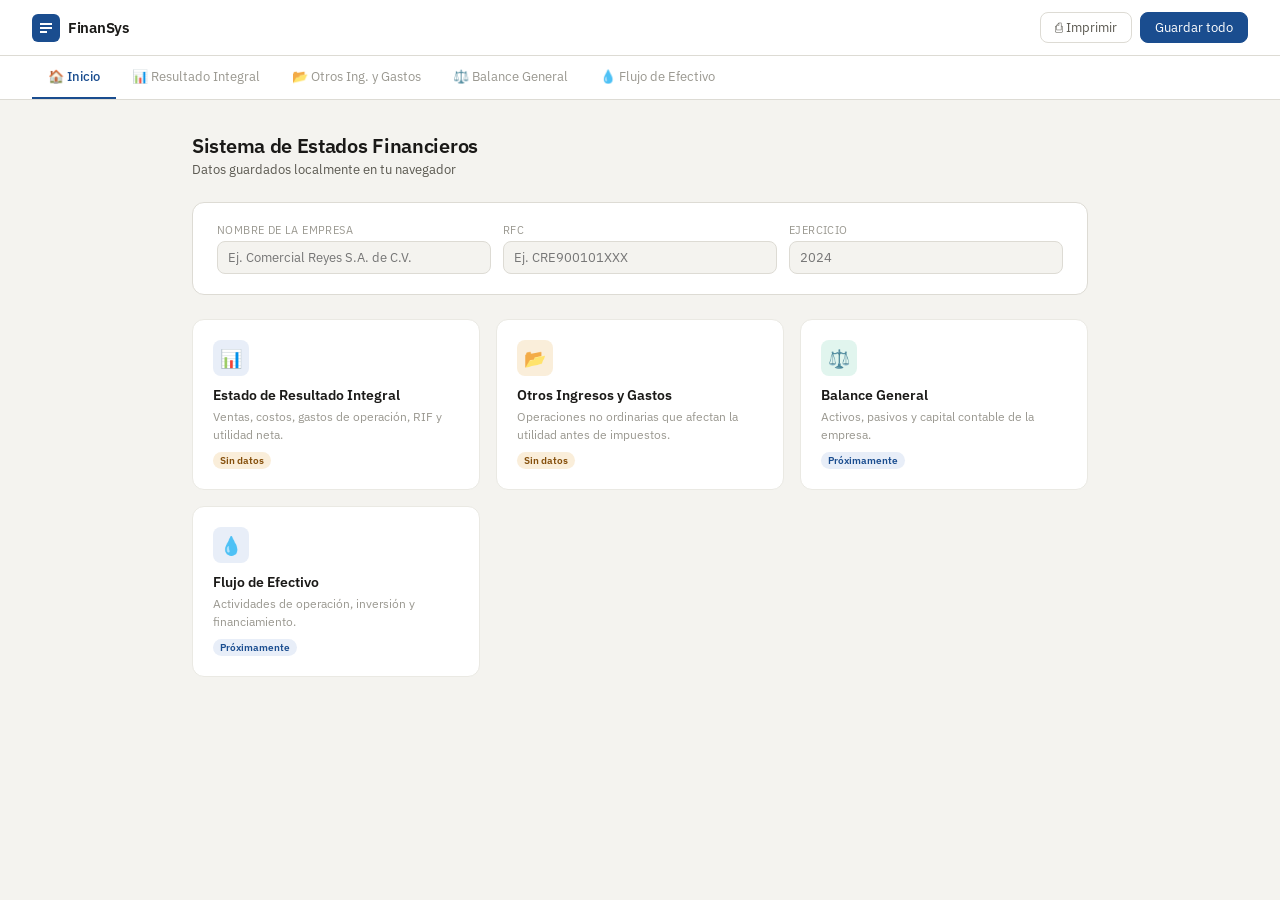
==== index.html @ 241389b1 "Add files via upload" ====
<!DOCTYPE html>
<html lang="es">
<head>
<meta charset="UTF-8" />
<meta name="viewport" content="width=device-width, initial-scale=1.0" />
<title>Estados Financieros</title>
<link rel="preconnect" href="https://fonts.googleapis.com" />
<link href="https://fonts.googleapis.com/css2?family=IBM+Plex+Sans:wght@300;400;500;600&family=IBM+Plex+Mono:wght@400;500&display=swap" rel="stylesheet" />
<style>
  *, *::before, *::after { box-sizing: border-box; margin: 0; padding: 0; }

  :root {
    --bg: #f4f3ef;
    --surface: #ffffff;
    --surface2: #f8f7f3;
    --border: #dddbd4;
    --border-soft: #eae9e3;
    --text: #1a1917;
    --text2: #5a5850;
    --text3: #9a9890;
    --accent: #1a4d8f;
    --accent-light: #e8eef8;
    --accent2: #0f6e56;
    --accent2-light: #e1f5ee;
    --danger: #993c1d;
    --danger-light: #faece7;
    --warn: #854f0b;
    --warn-light: #faeeda;
    --success: #3b6d11;
    --success-light: #eaf3de;
    --radius: 8px;
    --radius-lg: 12px;
    --shadow: 0 1px 4px rgba(0,0,0,0.08);
  }

  body {
    font-family: 'IBM Plex Sans', sans-serif;
    background: var(--bg);
    color: var(--text);
    min-height: 100vh;
    font-size: 14px;
  }

  /* ── Header ── */
  header {
    background: var(--surface);
    border-bottom: 1px solid var(--border);
    padding: 0 2rem;
    display: flex;
    align-items: center;
    justify-content: space-between;
    height: 56px;
    position: sticky;
    top: 0;
    z-index: 100;
  }
  .logo {
    font-size: 15px;
    font-weight: 600;
    letter-spacing: -0.3px;
    color: var(--text);
    display: flex;
    align-items: center;
    gap: 8px;
  }
  .logo-icon {
    width: 28px;
    height: 28px;
    background: var(--accent);
    border-radius: 6px;
    display: flex;
    align-items: center;
    justify-content: center;
  }
  .logo-icon svg { fill: #fff; }

  .header-actions { display: flex; gap: 8px; }
  .btn-header {
    padding: 6px 14px;
    border-radius: var(--radius);
    border: 1px solid var(--border);
    background: transparent;
    font-family: inherit;
    font-size: 13px;
    cursor: pointer;
    color: var(--text2);
    transition: background 0.15s;
  }
  .btn-header:hover { background: var(--surface2); }
  .btn-primary {
    background: var(--accent);
    color: #fff;
    border-color: var(--accent);
  }
  .btn-primary:hover { background: #153f77; }

  /* ── Nav tabs ── */
  nav {
    background: var(--surface);
    border-bottom: 1px solid var(--border);
    padding: 0 2rem;
    display: flex;
    gap: 0;
    overflow-x: auto;
  }
  nav a {
    text-decoration: none;
    color: var(--text3);
    font-size: 13px;
    font-weight: 400;
    padding: 12px 16px;
    border-bottom: 2px solid transparent;
    white-space: nowrap;
    transition: color 0.15s, border-color 0.15s;
    display: flex;
    align-items: center;
    gap: 6px;
  }
  nav a:hover { color: var(--text); }
  nav a.active { color: var(--accent); border-bottom-color: var(--accent); font-weight: 500; }

  /* ── Layout ── */
  .page { display: none; }
  .page.active { display: block; }

  main { padding: 2rem; max-width: 960px; margin: 0 auto; }

  /* ── Page header ── */
  .page-header {
    margin-bottom: 1.5rem;
    display: flex;
    align-items: flex-start;
    justify-content: space-between;
    gap: 1rem;
  }
  .page-title { font-size: 20px; font-weight: 600; letter-spacing: -0.3px; }
  .page-subtitle { font-size: 13px; color: var(--text2); margin-top: 2px; }

  /* ── Summary cards ── */
  .summary-grid {
    display: grid;
    grid-template-columns: repeat(auto-fit, minmax(160px, 1fr));
    gap: 12px;
    margin-bottom: 1.5rem;
  }
  .sum-card {
    background: var(--surface);
    border: 1px solid var(--border-soft);
    border-radius: var(--radius-lg);
    padding: 1rem 1.25rem;
  }
  .sum-card .label { font-size: 11px; color: var(--text3); text-transform: uppercase; letter-spacing: 0.5px; margin-bottom: 4px; }
  .sum-card .value { font-size: 22px; font-weight: 600; font-family: 'IBM Plex Mono', monospace; letter-spacing: -1px; }
  .sum-card .value.pos { color: var(--success); }
  .sum-card .value.neg { color: var(--danger); }
  .sum-card .value.neutral { color: var(--accent); }

  /* ── Main form card ── */
  .form-card {
    background: var(--surface);
    border: 1px solid var(--border);
    border-radius: var(--radius-lg);
    overflow: hidden;
  }

  /* ── Section headers ── */
  .section-hdr {
    background: var(--surface2);
    border-bottom: 1px solid var(--border-soft);
    padding: 10px 20px;
    display: flex;
    align-items: center;
    gap: 8px;
  }
  .section-hdr .dot {
    width: 8px; height: 8px; border-radius: 50%;
    background: var(--accent);
    flex-shrink: 0;
  }
  .section-hdr .dot.green { background: var(--accent2); }
  .section-hdr .dot.orange { background: var(--warn); }
  .section-hdr span { font-size: 11px; font-weight: 600; text-transform: uppercase; letter-spacing: 0.7px; color: var(--text2); }

  /* ── Field rows ── */
  .field-row {
    display: grid;
    grid-template-columns: 1fr 200px;
    align-items: center;
    border-bottom: 1px solid var(--border-soft);
    min-height: 44px;
  }
  .field-row:last-child { border-bottom: none; }
  .field-row.formula-row {
    background: var(--surface2);
    border-top: 1px solid var(--border);
  }
  .field-label {
    padding: 8px 20px;
    font-size: 13px;
    color: var(--text);
    display: flex;
    align-items: center;
    gap: 8px;
  }
  .field-label.indent { padding-left: 36px; }
  .field-label.indent2 { padding-left: 52px; }
  .sign-badge {
    font-size: 10px;
    font-weight: 600;
    padding: 2px 5px;
    border-radius: 4px;
    font-family: 'IBM Plex Mono', monospace;
  }
  .sign-minus { background: var(--danger-light); color: var(--danger); }
  .sign-plus  { background: var(--success-light); color: var(--success); }

  .field-input-wrap {
    padding: 6px 16px 6px 8px;
    display: flex;
    align-items: center;
    gap: 6px;
  }
  .field-input-wrap input {
    width: 100%;
    font-family: 'IBM Plex Mono', monospace;
    font-size: 13px;
    padding: 6px 10px;
    border: 1px solid var(--border);
    border-radius: var(--radius);
    background: var(--surface);
    color: var(--text);
    text-align: right;
    transition: border-color 0.15s, box-shadow 0.15s;
    outline: none;
  }
  .field-input-wrap input:focus {
    border-color: var(--accent);
    box-shadow: 0 0 0 3px rgba(26,77,143,0.1);
  }
  .field-input-wrap input:read-only {
    background: var(--surface2);
    color: var(--accent);
    font-weight: 500;
    border-style: dashed;
    cursor: default;
  }

  .formula-label {
    padding: 8px 20px;
    font-size: 12px;
    font-weight: 600;
    color: var(--accent);
    display: flex;
    align-items: center;
    gap: 6px;
    letter-spacing: -0.2px;
  }
  .formula-label.green { color: var(--accent2); }
  .formula-label.orange { color: var(--warn); }

  .formula-tag {
    font-size: 10px;
    font-weight: 600;
    background: var(--accent-light);
    color: var(--accent);
    padding: 2px 7px;
    border-radius: 4px;
    letter-spacing: 0.3px;
    font-family: 'IBM Plex Mono', monospace;
  }
  .formula-tag.green { background: var(--accent2-light); color: var(--accent2); }
  .formula-tag.orange { background: var(--warn-light); color: var(--warn); }

  /* ── Spacer row ── */
  .spacer-row { height: 16px; background: var(--bg); border-bottom: none; }

  /* ── Action bar ── */
  .action-bar {
    display: flex;
    gap: 10px;
    margin-top: 1.5rem;
    align-items: center;
    flex-wrap: wrap;
  }
  .btn {
    padding: 8px 18px;
    border-radius: var(--radius);
    border: 1px solid var(--border);
    font-family: inherit;
    font-size: 13px;
    cursor: pointer;
    transition: all 0.15s;
    font-weight: 500;
  }
  .btn-save { background: var(--accent); color: #fff; border-color: var(--accent); }
  .btn-save:hover { background: #153f77; }
  .btn-clear { background: transparent; color: var(--danger); border-color: var(--border); }
  .btn-clear:hover { background: var(--danger-light); border-color: var(--danger); }
  .btn-print { background: transparent; color: var(--text2); }
  .btn-print:hover { background: var(--surface2); }

  .save-status {
    font-size: 12px;
    color: var(--success);
    display: none;
    align-items: center;
    gap: 5px;
  }
  .save-status.show { display: flex; }

  /* ── Period selector ── */
  .period-bar {
    display: flex;
    align-items: center;
    gap: 10px;
    margin-bottom: 1.5rem;
    flex-wrap: wrap;
  }
  .period-bar label { font-size: 13px; color: var(--text2); }
  .period-bar input, .period-bar select {
    font-family: 'IBM Plex Mono', monospace;
    font-size: 13px;
    padding: 6px 10px;
    border: 1px solid var(--border);
    border-radius: var(--radius);
    background: var(--surface);
    color: var(--text);
    outline: none;
  }
  .period-bar input:focus, .period-bar select:focus {
    border-color: var(--accent);
    box-shadow: 0 0 0 3px rgba(26,77,143,0.1);
  }

  /* ── Toast ── */
  .toast {
    position: fixed;
    bottom: 24px;
    right: 24px;
    background: var(--text);
    color: #fff;
    padding: 10px 18px;
    border-radius: var(--radius);
    font-size: 13px;
    z-index: 999;
    opacity: 0;
    transform: translateY(8px);
    transition: opacity 0.2s, transform 0.2s;
    pointer-events: none;
  }
  .toast.show { opacity: 1; transform: translateY(0); }

  /* ── Dashboard (Home) ── */
  .dash-grid {
    display: grid;
    grid-template-columns: repeat(auto-fit, minmax(240px, 1fr));
    gap: 16px;
    margin-bottom: 2rem;
  }
  .dash-card {
    background: var(--surface);
    border: 1px solid var(--border-soft);
    border-radius: var(--radius-lg);
    padding: 1.25rem;
    cursor: pointer;
    transition: border-color 0.15s, box-shadow 0.15s;
    text-decoration: none;
    color: inherit;
    display: block;
  }
  .dash-card:hover { border-color: var(--accent); box-shadow: var(--shadow); }
  .dash-card .dc-icon {
    width: 36px; height: 36px;
    border-radius: 8px;
    display: flex; align-items: center; justify-content: center;
    margin-bottom: 10px;
    font-size: 18px;
  }
  .dc-blue { background: var(--accent-light); color: var(--accent); }
  .dc-green { background: var(--accent2-light); color: var(--accent2); }
  .dc-orange { background: var(--warn-light); color: var(--warn); }
  .dash-card .dc-title { font-size: 14px; font-weight: 600; margin-bottom: 4px; }
  .dash-card .dc-desc { font-size: 12px; color: var(--text3); line-height: 1.5; }
  .dc-badge {
    display: inline-block;
    font-size: 10px;
    font-weight: 600;
    padding: 2px 7px;
    border-radius: 20px;
    margin-top: 8px;
  }
  .badge-done { background: var(--success-light); color: var(--success); }
  .badge-empty { background: var(--warn-light); color: var(--warn); }
  .badge-new { background: var(--accent-light); color: var(--accent); }

  .company-section {
    background: var(--surface);
    border: 1px solid var(--border);
    border-radius: var(--radius-lg);
    padding: 1.25rem 1.5rem;
    margin-bottom: 1.5rem;
    display: grid;
    grid-template-columns: 1fr 1fr 1fr;
    gap: 12px;
  }
  .company-section input {
    font-family: 'IBM Plex Sans', sans-serif;
    font-size: 13px;
    padding: 7px 10px;
    border: 1px solid var(--border);
    border-radius: var(--radius);
    background: var(--bg);
    color: var(--text);
    outline: none;
    width: 100%;
  }
  .company-section input:focus {
    border-color: var(--accent);
    box-shadow: 0 0 0 3px rgba(26,77,143,0.1);
    background: var(--surface);
  }
  .company-section label { font-size: 11px; color: var(--text3); display: block; margin-bottom: 4px; text-transform: uppercase; letter-spacing: 0.4px; }

  @media print {
    header, nav, .action-bar, .period-bar, .btn, .header-actions { display: none !important; }
    .form-card { box-shadow: none; border: 1px solid #ccc; }
    body { background: #fff; }
    main { padding: 0; }
  }
</style>
</head>
<body>

<header>
  <div class="logo">
    <div class="logo-icon">
      <svg width="16" height="16" viewBox="0 0 16 16"><path d="M2 3h12v2H2zm0 4h12v2H2zm0 4h7v2H2z"/></svg>
    </div>
    FinanSys
  </div>
  <div class="header-actions">
    <button class="btn-header" onclick="printPage()">⎙ Imprimir</button>
    <button class="btn-header btn-primary" onclick="saveAll()">Guardar todo</button>
  </div>
</header>

<nav id="mainNav">
  <a href="#" class="active" data-page="home">🏠 Inicio</a>
  <a href="#" data-page="resultado">📊 Resultado Integral</a>
  <a href="#" data-page="otros">📂 Otros Ing. y Gastos</a>
  <a href="#" data-page="balance">⚖️ Balance General</a>
  <a href="#" data-page="flujo">💧 Flujo de Efectivo</a>
</nav>

<!-- ═══════════════════════════════════ HOME ═══════ -->
<div id="page-home" class="page active">
<main>
  <div class="page-header">
    <div>
      <div class="page-title">Sistema de Estados Financieros</div>
      <div class="page-subtitle">Datos guardados localmente en tu navegador</div>
    </div>
  </div>

  <div class="company-section">
    <div>
      <label>Nombre de la empresa</label>
      <input id="co-name" placeholder="Ej. Comercial Reyes S.A. de C.V." />
    </div>
    <div>
      <label>RFC</label>
      <input id="co-rfc" placeholder="Ej. CRE900101XXX" />
    </div>
    <div>
      <label>Ejercicio</label>
      <input id="co-year" placeholder="2024" />
    </div>
  </div>

  <div class="dash-grid">
    <a class="dash-card" href="#" onclick="goTo('resultado')">
      <div class="dc-icon dc-blue">📊</div>
      <div class="dc-title">Estado de Resultado Integral</div>
      <div class="dc-desc">Ventas, costos, gastos de operación, RIF y utilidad neta.</div>
      <span class="dc-badge badge-new" id="badge-resultado">Comenzar</span>
    </a>
    <a class="dash-card" href="#" onclick="goTo('otros')">
      <div class="dc-icon dc-orange">📂</div>
      <div class="dc-title">Otros Ingresos y Gastos</div>
      <div class="dc-desc">Operaciones no ordinarias que afectan la utilidad antes de impuestos.</div>
      <span class="dc-badge badge-new" id="badge-otros">Comenzar</span>
    </a>
    <a class="dash-card" href="#" onclick="goTo('balance')">
      <div class="dc-icon dc-green">⚖️</div>
      <div class="dc-title">Balance General</div>
      <div class="dc-desc">Activos, pasivos y capital contable de la empresa.</div>
      <span class="dc-badge badge-new" id="badge-balance">Próximamente</span>
    </a>
    <a class="dash-card" href="#" onclick="goTo('flujo')">
      <div class="dc-icon dc-blue">💧</div>
      <div class="dc-title">Flujo de Efectivo</div>
      <div class="dc-desc">Actividades de operación, inversión y financiamiento.</div>
      <span class="dc-badge badge-new" id="badge-flujo">Próximamente</span>
    </a>
  </div>
</main>
</div>

<!-- ═══════════════════════════════ RESULTADO INTEGRAL ═══════ -->
<div id="page-resultado" class="page">
<main>
  <div class="page-header">
    <div>
      <div class="page-title">Estado de Resultado Integral</div>
      <div class="page-subtitle" id="sub-resultado">Período no definido — configura en Inicio</div>
    </div>
  </div>

  <div class="period-bar">
    <label>Del</label>
    <input type="date" id="r-fecha-ini" />
    <label>al</label>
    <input type="date" id="r-fecha-fin" />
  </div>

  <!-- Summary -->
  <div class="summary-grid">
    <div class="sum-card">
      <div class="label">Ventas netas</div>
      <div class="value neutral" id="s-ventas-netas">$0.00</div>
    </div>
    <div class="sum-card">
      <div class="label">Utilidad bruta</div>
      <div class="value pos" id="s-utilidad-bruta">$0.00</div>
    </div>
    <div class="sum-card">
      <div class="label">Utilidad operación</div>
      <div class="value pos" id="s-utilidad-op">$0.00</div>
    </div>
    <div class="sum-card">
      <div class="label">Utilidad neta</div>
      <div class="value pos" id="s-utilidad-neta">$0.00</div>
    </div>
  </div>

  <div class="form-card">

    <!-- VENTAS -->
    <div class="section-hdr"><div class="dot"></div><span>Ingresos por ventas</span></div>
    <div class="field-row">
      <div class="field-label">Ventas totales</div>
      <div class="field-input-wrap"><input type="number" id="r-ventas-totales" placeholder="0.00" /></div>
    </div>
    <div class="field-row">
      <div class="field-label indent"><span class="sign-badge sign-minus">−</span>Devoluciones sobre ventas</div>
      <div class="field-input-wrap"><input type="number" id="r-dev-ventas" placeholder="0.00" /></div>
    </div>
    <div class="field-row">
      <div class="field-label indent"><span class="sign-badge sign-minus">−</span>Rebajas sobre ventas</div>
      <div class="field-input-wrap"><input type="number" id="r-reb-ventas" placeholder="0.00" /></div>
    </div>
    <div class="field-row">
      <div class="field-label indent"><span class="sign-badge sign-minus">−</span>Descuentos sobre ventas</div>
      <div class="field-input-wrap"><input type="number" id="r-desc-ventas" placeholder="0.00" /></div>
    </div>
    <div class="field-row formula-row">
      <div class="formula-label"><span class="formula-tag">=</span>Ventas netas</div>
      <div class="field-input-wrap"><input type="number" id="r-ventas-netas" readonly /></div>
    </div>

    <div class="spacer-row"></div>

    <!-- COSTO DE VENTAS -->
    <div class="section-hdr"><div class="dot orange"></div><span>Costo de ventas</span></div>
    <div class="field-row">
      <div class="field-label">Inventario inicial</div>
      <div class="field-input-wrap"><input type="number" id="r-inv-ini" placeholder="0.00" /></div>
    </div>
    <div class="field-row">
      <div class="field-label indent"><span class="sign-badge sign-plus">+</span>Compras brutas</div>
      <div class="field-input-wrap"><input type="number" id="r-compras-brutas" placeholder="0.00" /></div>
    </div>
    <div class="field-row">
      <div class="field-label indent"><span class="sign-badge sign-minus">−</span>Devoluciones sobre compras</div>
      <div class="field-input-wrap"><input type="number" id="r-dev-compras" placeholder="0.00" /></div>
    </div>
    <div class="field-row">
      <div class="field-label indent"><span class="sign-badge sign-minus">−</span>Rebajas sobre compras</div>
      <div class="field-input-wrap"><input type="number" id="r-reb-compras" placeholder="0.00" /></div>
    </div>
    <div class="field-row">
      <div class="field-label indent"><span class="sign-badge sign-minus">−</span>Descuentos sobre compras</div>
      <div class="field-input-wrap"><input type="number" id="r-desc-compras" placeholder="0.00" /></div>
    </div>
    <div class="field-row">
      <div class="field-label indent"><span class="sign-badge sign-plus">+</span>Gastos sobre compras</div>
      <div class="field-input-wrap"><input type="number" id="r-gtos-compras" placeholder="0.00" /></div>
    </div>
    <div class="field-row">
      <div class="field-label indent"><span class="sign-badge sign-minus">−</span>Inventario final</div>
      <div class="field-input-wrap"><input type="number" id="r-inv-fin" placeholder="0.00" /></div>
    </div>
    <div class="field-row formula-row">
      <div class="formula-label orange"><span class="formula-tag orange">=</span>Costo de ventas</div>
      <div class="field-input-wrap"><input type="number" id="r-costo-ventas" readonly /></div>
    </div>

    <div class="spacer-row"></div>

    <!-- UTILIDAD BRUTA -->
    <div class="field-row formula-row" style="background:#e8eef8;">
      <div class="formula-label"><span class="formula-tag">=</span>Utilidad bruta</div>
      <div class="field-input-wrap"><input type="number" id="r-utilidad-bruta" readonly /></div>
    </div>

    <div class="spacer-row"></div>

    <!-- GASTOS DE OPERACIÓN -->
    <div class="section-hdr"><div class="dot green"></div><span>Gastos de operación</span></div>
    <div class="section-hdr" style="background:#f4f8f4; padding-left:28px;"><span style="color:var(--accent2);">▸ Gastos de venta</span></div>
    <div class="field-row">
      <div class="field-label indent">Sueldos y comisiones</div>
      <div class="field-input-wrap"><input type="number" id="r-sv-sueldos" placeholder="0.00" /></div>
    </div>
    <div class="field-row">
      <div class="field-label indent">Publicidad</div>
      <div class="field-input-wrap"><input type="number" id="r-sv-publicidad" placeholder="0.00" /></div>
    </div>
    <div class="field-row">
      <div class="field-label indent">Fletes</div>
      <div class="field-input-wrap"><input type="number" id="r-sv-fletes" placeholder="0.00" /></div>
    </div>
    <div class="field-row formula-row">
      <div class="formula-label green"><span class="formula-tag green">=</span>Total gastos de venta</div>
      <div class="field-input-wrap"><input type="number" id="r-total-sv" readonly /></div>
    </div>

    <div class="section-hdr" style="background:#f4f8f4; padding-left:28px;"><span style="color:var(--accent2);">▸ Gastos de administración</span></div>
    <div class="field-row">
      <div class="field-label indent">Sueldos admin</div>
      <div class="field-input-wrap"><input type="number" id="r-sa-sueldos" placeholder="0.00" /></div>
    </div>
    <div class="field-row">
      <div class="field-label indent">Honorarios</div>
      <div class="field-input-wrap"><input type="number" id="r-sa-honorarios" placeholder="0.00" /></div>
    </div>
    <div class="field-row">
      <div class="field-label indent">Renta</div>
      <div class="field-input-wrap"><input type="number" id="r-sa-renta" placeholder="0.00" /></div>
    </div>
    <div class="field-row formula-row">
      <div class="formula-label green"><span class="formula-tag green">=</span>Total gastos de administración</div>
      <div class="field-input-wrap"><input type="number" id="r-total-sa" readonly /></div>
    </div>

    <div class="field-row formula-row" style="background:#e8eef8;">
      <div class="formula-label"><span class="formula-tag">=</span>Utilidad de operación</div>
      <div class="field-input-wrap"><input type="number" id="r-utilidad-op" readonly /></div>
    </div>

    <div class="spacer-row"></div>

    <!-- RIF -->
    <div class="section-hdr"><div class="dot"></div><span>Resultado Integral de Financiamiento (RIF)</span></div>
    <div class="field-row">
      <div class="field-label indent"><span class="sign-badge sign-plus">+</span>Productos financieros</div>
      <div class="field-input-wrap"><input type="number" id="r-rif-prod" placeholder="0.00" /></div>
    </div>
    <div class="field-row">
      <div class="field-label indent"><span class="sign-badge sign-minus">−</span>Gastos financieros</div>
      <div class="field-input-wrap"><input type="number" id="r-rif-gtos" placeholder="0.00" /></div>
    </div>
    <div class="field-row">
      <div class="field-label indent">Ganancia (pérdida) cambiaria</div>
      <div class="field-input-wrap"><input type="number" id="r-rif-cambiaria" placeholder="0.00" /></div>
    </div>

    <div class="spacer-row"></div>

    <!-- UTILIDADES FINALES -->
    <div class="field-row formula-row" style="background:#e8eef8;">
      <div class="formula-label"><span class="formula-tag">=</span>Utilidad antes de impuestos</div>
      <div class="field-input-wrap"><input type="number" id="r-uai" readonly /></div>
    </div>
    <div class="field-row">
      <div class="field-label indent"><span class="sign-badge sign-minus">−</span>Impuestos (ISR/PTU)</div>
      <div class="field-input-wrap"><input type="number" id="r-impuestos" placeholder="0.00" /></div>
    </div>
    <div class="field-row formula-row" style="background:#e8eef8;">
      <div class="formula-label"><span class="formula-tag">=</span>Utilidad neta</div>
      <div class="field-input-wrap"><input type="number" id="r-utilidad-neta" readonly /></div>
    </div>
    <div class="field-row">
      <div class="field-label indent">Otros resultados integrales</div>
      <div class="field-input-wrap"><input type="number" id="r-otros-int" placeholder="0.00" /></div>
    </div>
    <div class="field-row formula-row" style="background:#e1f5ee;">
      <div class="formula-label green"><span class="formula-tag green">=</span>Utilidad integral</div>
      <div class="field-input-wrap"><input type="number" id="r-utilidad-integral" readonly /></div>
    </div>

  </div><!-- /form-card -->

  <div class="action-bar">
    <button class="btn btn-save" onclick="saveResultado()">💾 Guardar</button>
    <button class="btn btn-clear" onclick="clearResultado()">✕ Limpiar campos</button>
    <button class="btn btn-print" onclick="window.print()">⎙ Imprimir</button>
    <span class="save-status" id="save-status-r">✓ Guardado correctamente</span>
  </div>

</main>
</div>

<!-- ═══════════════════════════ OTROS INGRESOS Y GASTOS ═══════ -->
<div id="page-otros" class="page">
<main>
  <div class="page-header">
    <div>
      <div class="page-title">Otros Ingresos y Otros Gastos</div>
      <div class="page-subtitle">Operaciones no ordinarias — se integran a la Utilidad antes de Impuestos</div>
    </div>
  </div>

  <div class="summary-grid">
    <div class="sum-card">
      <div class="label">Total otros ingresos</div>
      <div class="value pos" id="s-otros-ing">$0.00</div>
    </div>
    <div class="sum-card">
      <div class="label">Total otros gastos</div>
      <div class="value neg" id="s-otros-gtos">$0.00</div>
    </div>
    <div class="sum-card">
      <div class="label">Resultado neto no ordinario</div>
      <div class="value neutral" id="s-otros-neto">$0.00</div>
    </div>
  </div>

  <div class="form-card">

    <div class="section-hdr"><div class="dot green"></div><span>Otros ingresos (operaciones no ordinarias)</span></div>
    <div class="field-row">
      <div class="field-label indent"><span class="sign-badge sign-plus">+</span>Ganancia en venta de activo fijo</div>
      <div class="field-input-wrap"><input type="number" id="o-gan-activo" placeholder="0.00" /></div>
    </div>
    <div class="field-row">
      <div class="field-label indent"><span class="sign-badge sign-plus">+</span>Donativos recibidos</div>
      <div class="field-input-wrap"><input type="number" id="o-donativos-rec" placeholder="0.00" /></div>
    </div>
    <div class="field-row">
      <div class="field-label indent"><span class="sign-badge sign-plus">+</span>Recuperación de seguros</div>
      <div class="field-input-wrap"><input type="number" id="o-rec-seguros" placeholder="0.00" /></div>
    </div>
    <div class="field-row">
      <div class="field-label indent"><span class="sign-badge sign-plus">+</span>Rentas diversas</div>
      <div class="field-input-wrap"><input type="number" id="o-rentas-div" placeholder="0.00" /></div>
    </div>
    <div class="field-row">
      <div class="field-label indent"><span class="sign-badge sign-plus">+</span>Otros ingresos (especificar)</div>
      <div class="field-input-wrap"><input type="number" id="o-otros-ing-misc" placeholder="0.00" /></div>
    </div>
    <div class="field-row formula-row">
      <div class="formula-label green"><span class="formula-tag green">=</span>Total otros ingresos</div>
      <div class="field-input-wrap"><input type="number" id="o-total-ing" readonly /></div>
    </div>

    <div class="spacer-row"></div>

    <div class="section-hdr"><div class="dot" style="background:var(--danger)"></div><span>Otros gastos (operaciones no ordinarias)</span></div>
    <div class="field-row">
      <div class="field-label indent"><span class="sign-badge sign-minus">−</span>Pérdida en venta de activo fijo</div>
      <div class="field-input-wrap"><input type="number" id="o-perd-activo" placeholder="0.00" /></div>
    </div>
    <div class="field-row">
      <div class="field-label indent"><span class="sign-badge sign-minus">−</span>Donativos otorgados</div>
      <div class="field-input-wrap"><input type="number" id="o-donativos-otorg" placeholder="0.00" /></div>
    </div>
    <div class="field-row">
      <div class="field-label indent"><span class="sign-badge sign-minus">−</span>Siniestros</div>
      <div class="field-input-wrap"><input type="number" id="o-siniestros" placeholder="0.00" /></div>
    </div>
    <div class="field-row">
      <div class="field-label indent"><span class="sign-badge sign-minus">−</span>Multas y recargos</div>
      <div class="field-input-wrap"><input type="number" id="o-multas" placeholder="0.00" /></div>
    </div>
    <div class="field-row">
      <div class="field-label indent"><span class="sign-badge sign-minus">−</span>Otros gastos (especificar)</div>
      <div class="field-input-wrap"><input type="number" id="o-otros-gtos-misc" placeholder="0.00" /></div>
    </div>
    <div class="field-row formula-row" style="background:#faece7;">
      <div class="formula-label" style="color:var(--danger);"><span class="formula-tag" style="background:var(--danger-light);color:var(--danger);">=</span>Total otros gastos</div>
      <div class="field-input-wrap"><input type="number" id="o-total-gtos" readonly /></div>
    </div>

    <div class="spacer-row"></div>

    <div class="field-row formula-row" style="background:#e8eef8;">
      <div class="formula-label"><span class="formula-tag">=</span>Resultado neto no ordinario</div>
      <div class="field-input-wrap"><input type="number" id="o-resultado-neto" readonly /></div>
    </div>

  </div>

  <div class="action-bar">
    <button class="btn btn-save" onclick="saveOtros()">💾 Guardar</button>
    <button class="btn btn-clear" onclick="clearOtros()">✕ Limpiar campos</button>
    <button class="btn btn-print" onclick="window.print()">⎙ Imprimir</button>
    <span class="save-status" id="save-status-o">✓ Guardado correctamente</span>
  </div>
</main>
</div>

<!-- ═══════════════════════════ BALANCE (placeholder) ═══════ -->
<div id="page-balance" class="page">
<main>
  <div class="page-header">
    <div>
      <div class="page-title">Balance General</div>
      <div class="page-subtitle">Próximamente disponible</div>
    </div>
  </div>
  <div class="form-card" style="padding:3rem; text-align:center; color:var(--text3);">
    <div style="font-size:40px;margin-bottom:12px;">⚖️</div>
    <div style="font-size:14px;">Este módulo estará disponible en la próxima actualización.</div>
  </div>
</main>
</div>

<!-- ═══════════════════════════ FLUJO (placeholder) ═══════ -->
<div id="page-flujo" class="page">
<main>
  <div class="page-header">
    <div>
      <div class="page-title">Flujo de Efectivo</div>
      <div class="page-subtitle">Próximamente disponible</div>
    </div>
  </div>
  <div class="form-card" style="padding:3rem; text-align:center; color:var(--text3);">
    <div style="font-size:40px;margin-bottom:12px;">💧</div>
    <div style="font-size:14px;">Este módulo estará disponible en la próxima actualización.</div>
  </div>
</main>
</div>

<div class="toast" id="toast"></div>

<script>
// ── Navigation ──
const pages = document.querySelectorAll('.page');
const navLinks = document.querySelectorAll('nav a');

function goTo(id) {
  pages.forEach(p => p.classList.toggle('active', p.id === 'page-' + id));
  navLinks.forEach(a => a.classList.toggle('active', a.dataset.page === id));
  updateSubtitle();
  return false;
}

navLinks.forEach(a => {
  a.addEventListener('click', e => { e.preventDefault(); goTo(a.dataset.page); });
});

// ── Helpers ──
const v = id => parseFloat(document.getElementById(id)?.value) || 0;
const set = (id, val) => { const el = document.getElementById(id); if(el) el.value = val.toFixed(2); };
const fmt = n => '$' + n.toLocaleString('es-MX', {minimumFractionDigits:2, maximumFractionDigits:2});

function showToast(msg) {
  const t = document.getElementById('toast');
  t.textContent = msg;
  t.classList.add('show');
  setTimeout(() => t.classList.remove('show'), 2200);
}

function updateSubtitle() {
  const name = document.getElementById('co-name').value || 'Empresa';
  const year = document.getElementById('co-year').value || '';
  document.getElementById('sub-resultado').textContent = name + (year ? ' · Ejercicio ' + year : '');
}

// ── Resultado Integral: Calculations ──
function calcResultado() {
  // Ventas netas
  const vn = v('r-ventas-totales') - v('r-dev-ventas') - v('r-reb-ventas') - v('r-desc-ventas');
  set('r-ventas-netas', vn);

  // Costo de ventas
  const cv = v('r-inv-ini') + v('r-compras-brutas') - v('r-dev-compras') - v('r-reb-compras') - v('r-desc-compras') + v('r-gtos-compras') - v('r-inv-fin');
  set('r-costo-ventas', cv);

  // Utilidad bruta
  const ub = vn - cv;
  set('r-utilidad-bruta', ub);

  // Gastos de venta
  const gsv = v('r-sv-sueldos') + v('r-sv-publicidad') + v('r-sv-fletes');
  set('r-total-sv', gsv);

  // Gastos de admin
  const gsa = v('r-sa-sueldos') + v('r-sa-honorarios') + v('r-sa-renta');
  set('r-total-sa', gsa);

  // Utilidad operación
  const uo = ub - gsv - gsa;
  set('r-utilidad-op', uo);

  // RIF
  const rif = v('r-rif-prod') - v('r-rif-gtos') + v('r-rif-cambiaria');

  // Otros (linked from otros module)
  const otrosNeto = parseFloat(localStorage.getItem('fin_o_resultado_neto') || '0');

  // Utilidad antes de impuestos
  const uai = uo + rif + otrosNeto;
  set('r-uai', uai);

  // Utilidad neta
  const un = uai - v('r-impuestos');
  set('r-utilidad-neta', un);

  // Utilidad integral
  const ui = un + v('r-otros-int');
  set('r-utilidad-integral', ui);

  // Update summary cards
  document.getElementById('s-ventas-netas').textContent = fmt(vn);
  document.getElementById('s-utilidad-bruta').textContent = fmt(ub);
  document.getElementById('s-utilidad-op').textContent = fmt(uo);
  document.getElementById('s-utilidad-neta').textContent = fmt(un);

  const sunClass = un >= 0 ? 'pos' : 'neg';
  document.getElementById('s-utilidad-neta').className = 'value ' + sunClass;
  document.getElementById('s-utilidad-bruta').className = 'value ' + (ub >= 0 ? 'pos' : 'neg');
  document.getElementById('s-utilidad-op').className = 'value ' + (uo >= 0 ? 'pos' : 'neg');
}

// ── Otros: Calculations ──
function calcOtros() {
  const ti = v('o-gan-activo') + v('o-donativos-rec') + v('o-rec-seguros') + v('o-rentas-div') + v('o-otros-ing-misc');
  set('o-total-ing', ti);

  const tg = v('o-perd-activo') + v('o-donativos-otorg') + v('o-siniestros') + v('o-multas') + v('o-otros-gtos-misc');
  set('o-total-gtos', tg);

  const rn = ti - tg;
  set('o-resultado-neto', rn);

  document.getElementById('s-otros-ing').textContent = fmt(ti);
  document.getElementById('s-otros-gtos').textContent = fmt(tg);
  document.getElementById('s-otros-neto').textContent = fmt(rn);
  document.getElementById('s-otros-neto').className = 'value ' + (rn >= 0 ? 'pos' : 'neg');

  // Save resultado_neto to sync with Resultado Integral
  localStorage.setItem('fin_o_resultado_neto', rn.toFixed(2));
}

// ── Attach listeners ──
const resultadoFields = ['r-ventas-totales','r-dev-ventas','r-reb-ventas','r-desc-ventas',
  'r-inv-ini','r-compras-brutas','r-dev-compras','r-reb-compras','r-desc-compras','r-gtos-compras','r-inv-fin',
  'r-sv-sueldos','r-sv-publicidad','r-sv-fletes','r-sa-sueldos','r-sa-honorarios','r-sa-renta',
  'r-rif-prod','r-rif-gtos','r-rif-cambiaria','r-impuestos','r-otros-int'];

resultadoFields.forEach(id => {
  const el = document.getElementById(id);
  if(el) el.addEventListener('input', calcResultado);
});

const otrosFields = ['o-gan-activo','o-donativos-rec','o-rec-seguros','o-rentas-div','o-otros-ing-misc',
  'o-perd-activo','o-donativos-otorg','o-siniestros','o-multas','o-otros-gtos-misc'];

otrosFields.forEach(id => {
  const el = document.getElementById(id);
  if(el) el.addEventListener('input', () => { calcOtros(); calcResultado(); });
});

['co-name','co-rfc','co-year'].forEach(id => {
  const el = document.getElementById(id);
  if(el) el.addEventListener('input', updateSubtitle);
});

// ── Save/Load ──
const R_FIELDS = [...resultadoFields, 'r-fecha-ini', 'r-fecha-fin'];
const O_FIELDS = [...otrosFields];

function saveResultado() {
  const data = {};
  R_FIELDS.forEach(id => { data[id] = document.getElementById(id)?.value || ''; });
  localStorage.setItem('fin_resultado', JSON.stringify(data));
  localStorage.setItem('fin_empresa', JSON.stringify({
    name: document.getElementById('co-name').value,
    rfc: document.getElementById('co-rfc').value,
    year: document.getElementById('co-year').value
  }));
  showSaveStatus('save-status-r');
  showToast('✓ Estado de Resultado guardado');
  updateBadges();
}

function saveOtros() {
  const data = {};
  O_FIELDS.forEach(id => { data[id] = document.getElementById(id)?.value || ''; });
  localStorage.setItem('fin_otros', JSON.stringify(data));
  showSaveStatus('save-status-o');
  showToast('✓ Otros Ingresos y Gastos guardado');
  updateBadges();
}

function saveAll() {
  saveResultado();
  saveOtros();
  showToast('✓ Todo guardado correctamente');
}

function showSaveStatus(id) {
  const el = document.getElementById(id);
  el.classList.add('show');
  setTimeout(() => el.classList.remove('show'), 3000);
}

function loadAll() {
  const empresa = JSON.parse(localStorage.getItem('fin_empresa') || '{}');
  if(empresa.name) document.getElementById('co-name').value = empresa.name;
  if(empresa.rfc)  document.getElementById('co-rfc').value  = empresa.rfc;
  if(empresa.year) document.getElementById('co-year').value = empresa.year;

  const rData = JSON.parse(localStorage.getItem('fin_resultado') || '{}');
  Object.entries(rData).forEach(([id, val]) => {
    const el = document.getElementById(id);
    if(el && !el.readOnly) el.value = val;
  });

  const oData = JSON.parse(localStorage.getItem('fin_otros') || '{}');
  Object.entries(oData).forEach(([id, val]) => {
    const el = document.getElementById(id);
    if(el && !el.readOnly) el.value = val;
  });

  calcOtros();
  calcResultado();
  updateSubtitle();
  updateBadges();
}

function clearResultado() {
  if(!confirm('¿Limpiar todos los campos del Resultado Integral?')) return;
  resultadoFields.forEach(id => { const el = document.getElementById(id); if(el && !el.readOnly) el.value = ''; });
  calcResultado();
}

function clearOtros() {
  if(!confirm('¿Limpiar todos los campos de Otros Ingresos y Gastos?')) return;
  otrosFields.forEach(id => { const el = document.getElementById(id); if(el && !el.readOnly) el.value = ''; });
  calcOtros();
}

function updateBadges() {
  const hasR = !!localStorage.getItem('fin_resultado');
  const hasO = !!localStorage.getItem('fin_otros');
  document.getElementById('badge-resultado').className = 'dc-badge ' + (hasR ? 'badge-done' : 'badge-empty');
  document.getElementById('badge-resultado').textContent = hasR ? 'Con datos' : 'Sin datos';
  document.getElementById('badge-otros').className = 'dc-badge ' + (hasO ? 'badge-done' : 'badge-empty');
  document.getElementById('badge-otros').textContent = hasO ? 'Con datos' : 'Sin datos';
}

function printPage() { window.print(); }

// ── Init ──
loadAll();
</script>
</body>
</html>
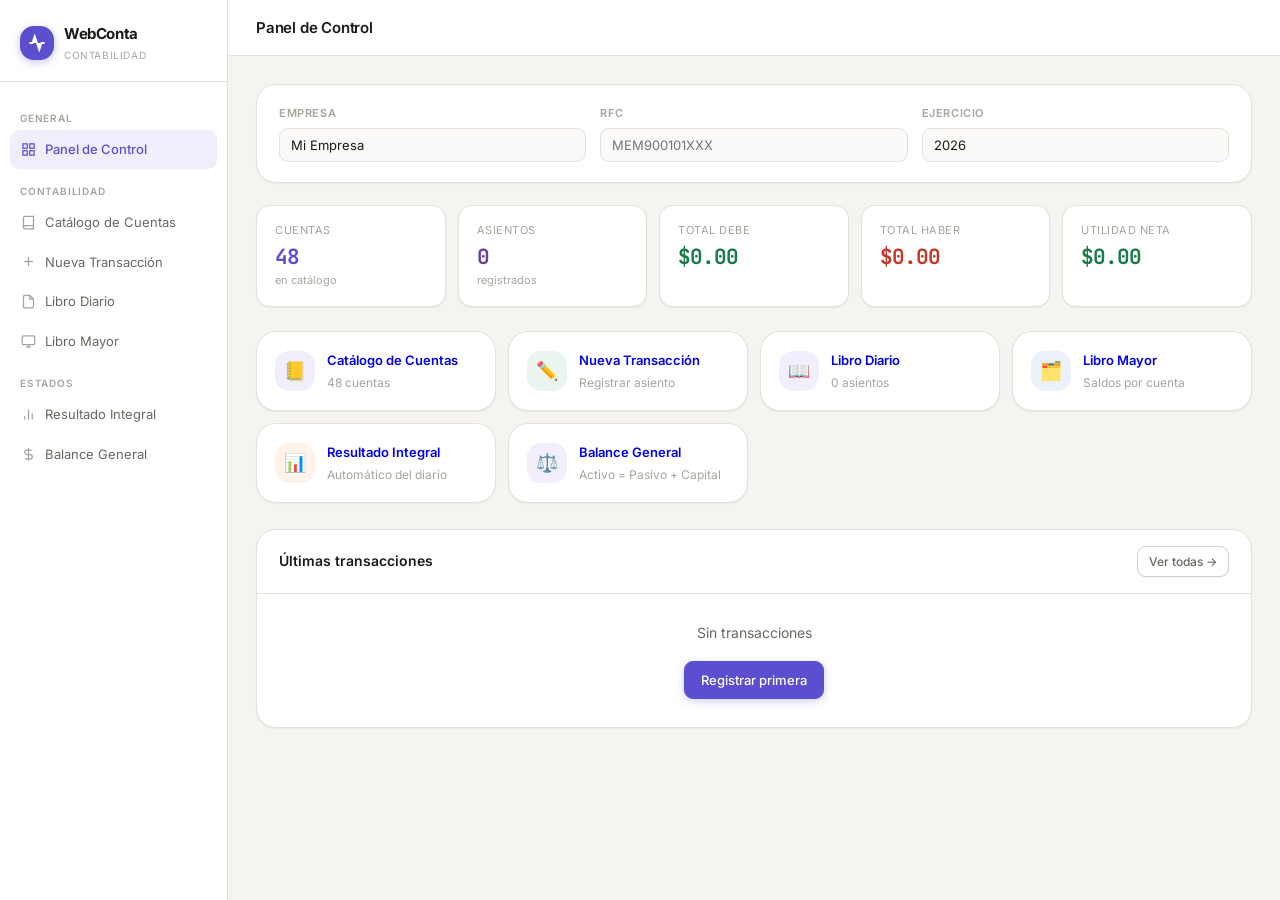
==== commit 4c6daca1: "Add files via upload" ====
--- a/index.html
+++ b/index.html
@@ -1,1071 +1,87 @@
 <!DOCTYPE html>
 <html lang="es">
 <head>
-<meta charset="UTF-8" />
-<meta name="viewport" content="width=device-width, initial-scale=1.0" />
-<title>Estados Financieros</title>
-<link rel="preconnect" href="https://fonts.googleapis.com" />
-<link href="https://fonts.googleapis.com/css2?family=IBM+Plex+Sans:wght@300;400;500;600&family=IBM+Plex+Mono:wght@400;500&display=swap" rel="stylesheet" />
-<style>
-  *, *::before, *::after { box-sizing: border-box; margin: 0; padding: 0; }
-
-  :root {
-    --bg: #f4f3ef;
-    --surface: #ffffff;
-    --surface2: #f8f7f3;
-    --border: #dddbd4;
-    --border-soft: #eae9e3;
-    --text: #1a1917;
-    --text2: #5a5850;
-    --text3: #9a9890;
-    --accent: #1a4d8f;
-    --accent-light: #e8eef8;
-    --accent2: #0f6e56;
-    --accent2-light: #e1f5ee;
-    --danger: #993c1d;
-    --danger-light: #faece7;
-    --warn: #854f0b;
-    --warn-light: #faeeda;
-    --success: #3b6d11;
-    --success-light: #eaf3de;
-    --radius: 8px;
-    --radius-lg: 12px;
-    --shadow: 0 1px 4px rgba(0,0,0,0.08);
-  }
-
-  body {
-    font-family: 'IBM Plex Sans', sans-serif;
-    background: var(--bg);
-    color: var(--text);
-    min-height: 100vh;
-    font-size: 14px;
-  }
-
-  /* ── Header ── */
-  header {
-    background: var(--surface);
-    border-bottom: 1px solid var(--border);
-    padding: 0 2rem;
-    display: flex;
-    align-items: center;
-    justify-content: space-between;
-    height: 56px;
-    position: sticky;
-    top: 0;
-    z-index: 100;
-  }
-  .logo {
-    font-size: 15px;
-    font-weight: 600;
-    letter-spacing: -0.3px;
-    color: var(--text);
-    display: flex;
-    align-items: center;
-    gap: 8px;
-  }
-  .logo-icon {
-    width: 28px;
-    height: 28px;
-    background: var(--accent);
-    border-radius: 6px;
-    display: flex;
-    align-items: center;
-    justify-content: center;
-  }
-  .logo-icon svg { fill: #fff; }
-
-  .header-actions { display: flex; gap: 8px; }
-  .btn-header {
-    padding: 6px 14px;
-    border-radius: var(--radius);
-    border: 1px solid var(--border);
-    background: transparent;
-    font-family: inherit;
-    font-size: 13px;
-    cursor: pointer;
-    color: var(--text2);
-    transition: background 0.15s;
-  }
-  .btn-header:hover { background: var(--surface2); }
-  .btn-primary {
-    background: var(--accent);
-    color: #fff;
-    border-color: var(--accent);
-  }
-  .btn-primary:hover { background: #153f77; }
-
-  /* ── Nav tabs ── */
-  nav {
-    background: var(--surface);
-    border-bottom: 1px solid var(--border);
-    padding: 0 2rem;
-    display: flex;
-    gap: 0;
-    overflow-x: auto;
-  }
-  nav a {
-    text-decoration: none;
-    color: var(--text3);
-    font-size: 13px;
-    font-weight: 400;
-    padding: 12px 16px;
-    border-bottom: 2px solid transparent;
-    white-space: nowrap;
-    transition: color 0.15s, border-color 0.15s;
-    display: flex;
-    align-items: center;
-    gap: 6px;
-  }
-  nav a:hover { color: var(--text); }
-  nav a.active { color: var(--accent); border-bottom-color: var(--accent); font-weight: 500; }
-
-  /* ── Layout ── */
-  .page { display: none; }
-  .page.active { display: block; }
-
-  main { padding: 2rem; max-width: 960px; margin: 0 auto; }
-
-  /* ── Page header ── */
-  .page-header {
-    margin-bottom: 1.5rem;
-    display: flex;
-    align-items: flex-start;
-    justify-content: space-between;
-    gap: 1rem;
-  }
-  .page-title { font-size: 20px; font-weight: 600; letter-spacing: -0.3px; }
-  .page-subtitle { font-size: 13px; color: var(--text2); margin-top: 2px; }
-
-  /* ── Summary cards ── */
-  .summary-grid {
-    display: grid;
-    grid-template-columns: repeat(auto-fit, minmax(160px, 1fr));
-    gap: 12px;
-    margin-bottom: 1.5rem;
-  }
-  .sum-card {
-    background: var(--surface);
-    border: 1px solid var(--border-soft);
-    border-radius: var(--radius-lg);
-    padding: 1rem 1.25rem;
-  }
-  .sum-card .label { font-size: 11px; color: var(--text3); text-transform: uppercase; letter-spacing: 0.5px; margin-bottom: 4px; }
-  .sum-card .value { font-size: 22px; font-weight: 600; font-family: 'IBM Plex Mono', monospace; letter-spacing: -1px; }
-  .sum-card .value.pos { color: var(--success); }
-  .sum-card .value.neg { color: var(--danger); }
-  .sum-card .value.neutral { color: var(--accent); }
-
-  /* ── Main form card ── */
-  .form-card {
-    background: var(--surface);
-    border: 1px solid var(--border);
-    border-radius: var(--radius-lg);
-    overflow: hidden;
-  }
-
-  /* ── Section headers ── */
-  .section-hdr {
-    background: var(--surface2);
-    border-bottom: 1px solid var(--border-soft);
-    padding: 10px 20px;
-    display: flex;
-    align-items: center;
-    gap: 8px;
-  }
-  .section-hdr .dot {
-    width: 8px; height: 8px; border-radius: 50%;
-    background: var(--accent);
-    flex-shrink: 0;
-  }
-  .section-hdr .dot.green { background: var(--accent2); }
-  .section-hdr .dot.orange { background: var(--warn); }
-  .section-hdr span { font-size: 11px; font-weight: 600; text-transform: uppercase; letter-spacing: 0.7px; color: var(--text2); }
-
-  /* ── Field rows ── */
-  .field-row {
-    display: grid;
-    grid-template-columns: 1fr 200px;
-    align-items: center;
-    border-bottom: 1px solid var(--border-soft);
-    min-height: 44px;
-  }
-  .field-row:last-child { border-bottom: none; }
-  .field-row.formula-row {
-    background: var(--surface2);
-    border-top: 1px solid var(--border);
-  }
-  .field-label {
-    padding: 8px 20px;
-    font-size: 13px;
-    color: var(--text);
-    display: flex;
-    align-items: center;
-    gap: 8px;
-  }
-  .field-label.indent { padding-left: 36px; }
-  .field-label.indent2 { padding-left: 52px; }
-  .sign-badge {
-    font-size: 10px;
-    font-weight: 600;
-    padding: 2px 5px;
-    border-radius: 4px;
-    font-family: 'IBM Plex Mono', monospace;
-  }
-  .sign-minus { background: var(--danger-light); color: var(--danger); }
-  .sign-plus  { background: var(--success-light); color: var(--success); }
-
-  .field-input-wrap {
-    padding: 6px 16px 6px 8px;
-    display: flex;
-    align-items: center;
-    gap: 6px;
-  }
-  .field-input-wrap input {
-    width: 100%;
-    font-family: 'IBM Plex Mono', monospace;
-    font-size: 13px;
-    padding: 6px 10px;
-    border: 1px solid var(--border);
-    border-radius: var(--radius);
-    background: var(--surface);
-    color: var(--text);
-    text-align: right;
-    transition: border-color 0.15s, box-shadow 0.15s;
-    outline: none;
-  }
-  .field-input-wrap input:focus {
-    border-color: var(--accent);
-    box-shadow: 0 0 0 3px rgba(26,77,143,0.1);
-  }
-  .field-input-wrap input:read-only {
-    background: var(--surface2);
-    color: var(--accent);
-    font-weight: 500;
-    border-style: dashed;
-    cursor: default;
-  }
-
-  .formula-label {
-    padding: 8px 20px;
-    font-size: 12px;
-    font-weight: 600;
-    color: var(--accent);
-    display: flex;
-    align-items: center;
-    gap: 6px;
-    letter-spacing: -0.2px;
-  }
-  .formula-label.green { color: var(--accent2); }
-  .formula-label.orange { color: var(--warn); }
-
-  .formula-tag {
-    font-size: 10px;
-    font-weight: 600;
-    background: var(--accent-light);
-    color: var(--accent);
-    padding: 2px 7px;
-    border-radius: 4px;
-    letter-spacing: 0.3px;
-    font-family: 'IBM Plex Mono', monospace;
-  }
-  .formula-tag.green { background: var(--accent2-light); color: var(--accent2); }
-  .formula-tag.orange { background: var(--warn-light); color: var(--warn); }
-
-  /* ── Spacer row ── */
-  .spacer-row { height: 16px; background: var(--bg); border-bottom: none; }
-
-  /* ── Action bar ── */
-  .action-bar {
-    display: flex;
-    gap: 10px;
-    margin-top: 1.5rem;
-    align-items: center;
-    flex-wrap: wrap;
-  }
-  .btn {
-    padding: 8px 18px;
-    border-radius: var(--radius);
-    border: 1px solid var(--border);
-    font-family: inherit;
-    font-size: 13px;
-    cursor: pointer;
-    transition: all 0.15s;
-    font-weight: 500;
-  }
-  .btn-save { background: var(--accent); color: #fff; border-color: var(--accent); }
-  .btn-save:hover { background: #153f77; }
-  .btn-clear { background: transparent; color: var(--danger); border-color: var(--border); }
-  .btn-clear:hover { background: var(--danger-light); border-color: var(--danger); }
-  .btn-print { background: transparent; color: var(--text2); }
-  .btn-print:hover { background: var(--surface2); }
-
-  .save-status {
-    font-size: 12px;
-    color: var(--success);
-    display: none;
-    align-items: center;
-    gap: 5px;
-  }
-  .save-status.show { display: flex; }
-
-  /* ── Period selector ── */
-  .period-bar {
-    display: flex;
-    align-items: center;
-    gap: 10px;
-    margin-bottom: 1.5rem;
-    flex-wrap: wrap;
-  }
-  .period-bar label { font-size: 13px; color: var(--text2); }
-  .period-bar input, .period-bar select {
-    font-family: 'IBM Plex Mono', monospace;
-    font-size: 13px;
-    padding: 6px 10px;
-    border: 1px solid var(--border);
-    border-radius: var(--radius);
-    background: var(--surface);
-    color: var(--text);
-    outline: none;
-  }
-  .period-bar input:focus, .period-bar select:focus {
-    border-color: var(--accent);
-    box-shadow: 0 0 0 3px rgba(26,77,143,0.1);
-  }
-
-  /* ── Toast ── */
-  .toast {
-    position: fixed;
-    bottom: 24px;
-    right: 24px;
-    background: var(--text);
-    color: #fff;
-    padding: 10px 18px;
-    border-radius: var(--radius);
-    font-size: 13px;
-    z-index: 999;
-    opacity: 0;
-    transform: translateY(8px);
-    transition: opacity 0.2s, transform 0.2s;
-    pointer-events: none;
-  }
-  .toast.show { opacity: 1; transform: translateY(0); }
-
-  /* ── Dashboard (Home) ── */
-  .dash-grid {
-    display: grid;
-    grid-template-columns: repeat(auto-fit, minmax(240px, 1fr));
-    gap: 16px;
-    margin-bottom: 2rem;
-  }
-  .dash-card {
-    background: var(--surface);
-    border: 1px solid var(--border-soft);
-    border-radius: var(--radius-lg);
-    padding: 1.25rem;
-    cursor: pointer;
-    transition: border-color 0.15s, box-shadow 0.15s;
-    text-decoration: none;
-    color: inherit;
-    display: block;
-  }
-  .dash-card:hover { border-color: var(--accent); box-shadow: var(--shadow); }
-  .dash-card .dc-icon {
-    width: 36px; height: 36px;
-    border-radius: 8px;
-    display: flex; align-items: center; justify-content: center;
-    margin-bottom: 10px;
-    font-size: 18px;
-  }
-  .dc-blue { background: var(--accent-light); color: var(--accent); }
-  .dc-green { background: var(--accent2-light); color: var(--accent2); }
-  .dc-orange { background: var(--warn-light); color: var(--warn); }
-  .dash-card .dc-title { font-size: 14px; font-weight: 600; margin-bottom: 4px; }
-  .dash-card .dc-desc { font-size: 12px; color: var(--text3); line-height: 1.5; }
-  .dc-badge {
-    display: inline-block;
-    font-size: 10px;
-    font-weight: 600;
-    padding: 2px 7px;
-    border-radius: 20px;
-    margin-top: 8px;
-  }
-  .badge-done { background: var(--success-light); color: var(--success); }
-  .badge-empty { background: var(--warn-light); color: var(--warn); }
-  .badge-new { background: var(--accent-light); color: var(--accent); }
-
-  .company-section {
-    background: var(--surface);
-    border: 1px solid var(--border);
-    border-radius: var(--radius-lg);
-    padding: 1.25rem 1.5rem;
-    margin-bottom: 1.5rem;
-    display: grid;
-    grid-template-columns: 1fr 1fr 1fr;
-    gap: 12px;
-  }
-  .company-section input {
-    font-family: 'IBM Plex Sans', sans-serif;
-    font-size: 13px;
-    padding: 7px 10px;
-    border: 1px solid var(--border);
-    border-radius: var(--radius);
-    background: var(--bg);
-    color: var(--text);
-    outline: none;
-    width: 100%;
-  }
-  .company-section input:focus {
-    border-color: var(--accent);
-    box-shadow: 0 0 0 3px rgba(26,77,143,0.1);
-    background: var(--surface);
-  }
-  .company-section label { font-size: 11px; color: var(--text3); display: block; margin-bottom: 4px; text-transform: uppercase; letter-spacing: 0.4px; }
-
-  @media print {
-    header, nav, .action-bar, .period-bar, .btn, .header-actions { display: none !important; }
-    .form-card { box-shadow: none; border: 1px solid #ccc; }
-    body { background: #fff; }
-    main { padding: 0; }
-  }
-</style>
+  <meta charset="UTF-8"/><meta name="viewport" content="width=device-width,initial-scale=1.0"/>
+  <title>WebConta — Panel de Control</title>
+  <link rel="stylesheet" href="styles.css"/>
 </head>
 <body>
+<div id="sidebar-root"></div>
+<div class="main-content">
+  <div id="topbar-root"></div>
+  <div class="page-body">
 
-<header>
-  <div class="logo">
-    <div class="logo-icon">
-      <svg width="16" height="16" viewBox="0 0 16 16"><path d="M2 3h12v2H2zm0 4h12v2H2zm0 4h7v2H2z"/></svg>
-    </div>
-    FinanSys
-  </div>
-  <div class="header-actions">
-    <button class="btn-header" onclick="printPage()">⎙ Imprimir</button>
-    <button class="btn-header btn-primary" onclick="saveAll()">Guardar todo</button>
-  </div>
-</header>
-
-<nav id="mainNav">
-  <a href="#" class="active" data-page="home">🏠 Inicio</a>
-  <a href="#" data-page="resultado">📊 Resultado Integral</a>
-  <a href="#" data-page="otros">📂 Otros Ing. y Gastos</a>
-  <a href="#" data-page="balance">⚖️ Balance General</a>
-  <a href="#" data-page="flujo">💧 Flujo de Efectivo</a>
-</nav>
-
-<!-- ═══════════════════════════════════ HOME ═══════ -->
-<div id="page-home" class="page active">
-<main>
-  <div class="page-header">
-    <div>
-      <div class="page-title">Sistema de Estados Financieros</div>
-      <div class="page-subtitle">Datos guardados localmente en tu navegador</div>
-    </div>
-  </div>
-
-  <div class="company-section">
-    <div>
-      <label>Nombre de la empresa</label>
-      <input id="co-name" placeholder="Ej. Comercial Reyes S.A. de C.V." />
-    </div>
-    <div>
-      <label>RFC</label>
-      <input id="co-rfc" placeholder="Ej. CRE900101XXX" />
-    </div>
-    <div>
-      <label>Ejercicio</label>
-      <input id="co-year" placeholder="2024" />
-    </div>
-  </div>
-
-  <div class="dash-grid">
-    <a class="dash-card" href="#" onclick="goTo('resultado')">
-      <div class="dc-icon dc-blue">📊</div>
-      <div class="dc-title">Estado de Resultado Integral</div>
-      <div class="dc-desc">Ventas, costos, gastos de operación, RIF y utilidad neta.</div>
-      <span class="dc-badge badge-new" id="badge-resultado">Comenzar</span>
-    </a>
-    <a class="dash-card" href="#" onclick="goTo('otros')">
-      <div class="dc-icon dc-orange">📂</div>
-      <div class="dc-title">Otros Ingresos y Gastos</div>
-      <div class="dc-desc">Operaciones no ordinarias que afectan la utilidad antes de impuestos.</div>
-      <span class="dc-badge badge-new" id="badge-otros">Comenzar</span>
-    </a>
-    <a class="dash-card" href="#" onclick="goTo('balance')">
-      <div class="dc-icon dc-green">⚖️</div>
-      <div class="dc-title">Balance General</div>
-      <div class="dc-desc">Activos, pasivos y capital contable de la empresa.</div>
-      <span class="dc-badge badge-new" id="badge-balance">Próximamente</span>
-    </a>
-    <a class="dash-card" href="#" onclick="goTo('flujo')">
-      <div class="dc-icon dc-blue">💧</div>
-      <div class="dc-title">Flujo de Efectivo</div>
-      <div class="dc-desc">Actividades de operación, inversión y financiamiento.</div>
-      <span class="dc-badge badge-new" id="badge-flujo">Próximamente</span>
-    </a>
-  </div>
-</main>
-</div>
-
-<!-- ═══════════════════════════════ RESULTADO INTEGRAL ═══════ -->
-<div id="page-resultado" class="page">
-<main>
-  <div class="page-header">
-    <div>
-      <div class="page-title">Estado de Resultado Integral</div>
-      <div class="page-subtitle" id="sub-resultado">Período no definido — configura en Inicio</div>
-    </div>
-  </div>
-
-  <div class="period-bar">
-    <label>Del</label>
-    <input type="date" id="r-fecha-ini" />
-    <label>al</label>
-    <input type="date" id="r-fecha-fin" />
-  </div>
-
-  <!-- Summary -->
-  <div class="summary-grid">
-    <div class="sum-card">
-      <div class="label">Ventas netas</div>
-      <div class="value neutral" id="s-ventas-netas">$0.00</div>
-    </div>
-    <div class="sum-card">
-      <div class="label">Utilidad bruta</div>
-      <div class="value pos" id="s-utilidad-bruta">$0.00</div>
-    </div>
-    <div class="sum-card">
-      <div class="label">Utilidad operación</div>
-      <div class="value pos" id="s-utilidad-op">$0.00</div>
-    </div>
-    <div class="sum-card">
-      <div class="label">Utilidad neta</div>
-      <div class="value pos" id="s-utilidad-neta">$0.00</div>
-    </div>
-  </div>
-
-  <div class="form-card">
-
-    <!-- VENTAS -->
-    <div class="section-hdr"><div class="dot"></div><span>Ingresos por ventas</span></div>
-    <div class="field-row">
-      <div class="field-label">Ventas totales</div>
-      <div class="field-input-wrap"><input type="number" id="r-ventas-totales" placeholder="0.00" /></div>
-    </div>
-    <div class="field-row">
-      <div class="field-label indent"><span class="sign-badge sign-minus">−</span>Devoluciones sobre ventas</div>
-      <div class="field-input-wrap"><input type="number" id="r-dev-ventas" placeholder="0.00" /></div>
-    </div>
-    <div class="field-row">
-      <div class="field-label indent"><span class="sign-badge sign-minus">−</span>Rebajas sobre ventas</div>
-      <div class="field-input-wrap"><input type="number" id="r-reb-ventas" placeholder="0.00" /></div>
-    </div>
-    <div class="field-row">
-      <div class="field-label indent"><span class="sign-badge sign-minus">−</span>Descuentos sobre ventas</div>
-      <div class="field-input-wrap"><input type="number" id="r-desc-ventas" placeholder="0.00" /></div>
-    </div>
-    <div class="field-row formula-row">
-      <div class="formula-label"><span class="formula-tag">=</span>Ventas netas</div>
-      <div class="field-input-wrap"><input type="number" id="r-ventas-netas" readonly /></div>
+    <div class="company-section">
+      <div><label>Empresa</label><input id="co-nombre" placeholder="Mi Empresa S.A. de C.V."/></div>
+      <div><label>RFC</label><input id="co-rfc" placeholder="MEM900101XXX"/></div>
+      <div><label>Ejercicio</label><input id="co-ejercicio" placeholder="2024"/></div>
     </div>
 
-    <div class="spacer-row"></div>
+    <div class="stats-grid" id="stats-grid"></div>
 
-    <!-- COSTO DE VENTAS -->
-    <div class="section-hdr"><div class="dot orange"></div><span>Costo de ventas</span></div>
-    <div class="field-row">
-      <div class="field-label">Inventario inicial</div>
-      <div class="field-input-wrap"><input type="number" id="r-inv-ini" placeholder="0.00" /></div>
-    </div>
-    <div class="field-row">
-      <div class="field-label indent"><span class="sign-badge sign-plus">+</span>Compras brutas</div>
-      <div class="field-input-wrap"><input type="number" id="r-compras-brutas" placeholder="0.00" /></div>
-    </div>
-    <div class="field-row">
-      <div class="field-label indent"><span class="sign-badge sign-minus">−</span>Devoluciones sobre compras</div>
-      <div class="field-input-wrap"><input type="number" id="r-dev-compras" placeholder="0.00" /></div>
-    </div>
-    <div class="field-row">
-      <div class="field-label indent"><span class="sign-badge sign-minus">−</span>Rebajas sobre compras</div>
-      <div class="field-input-wrap"><input type="number" id="r-reb-compras" placeholder="0.00" /></div>
-    </div>
-    <div class="field-row">
-      <div class="field-label indent"><span class="sign-badge sign-minus">−</span>Descuentos sobre compras</div>
-      <div class="field-input-wrap"><input type="number" id="r-desc-compras" placeholder="0.00" /></div>
-    </div>
-    <div class="field-row">
-      <div class="field-label indent"><span class="sign-badge sign-plus">+</span>Gastos sobre compras</div>
-      <div class="field-input-wrap"><input type="number" id="r-gtos-compras" placeholder="0.00" /></div>
-    </div>
-    <div class="field-row">
-      <div class="field-label indent"><span class="sign-badge sign-minus">−</span>Inventario final</div>
-      <div class="field-input-wrap"><input type="number" id="r-inv-fin" placeholder="0.00" /></div>
-    </div>
-    <div class="field-row formula-row">
-      <div class="formula-label orange"><span class="formula-tag orange">=</span>Costo de ventas</div>
-      <div class="field-input-wrap"><input type="number" id="r-costo-ventas" readonly /></div>
+    <div style="display:grid;grid-template-columns:repeat(auto-fit,minmax(200px,1fr));gap:12px;margin-bottom:26px;">
+      <a href="catalogo.html"       class="card" style="text-decoration:none;padding:18px;display:flex;align-items:center;gap:12px;"><div style="width:40px;height:40px;background:var(--accent-bg);border-radius:var(--r-lg);display:flex;align-items:center;justify-content:center;flex-shrink:0;font-size:18px;">📒</div><div><div style="font-weight:600;font-size:13px;margin-bottom:2px;">Catálogo de Cuentas</div><div class="text3" style="font-size:12px;" id="qs-cuentas">cargando...</div></div></a>
+      <a href="transacciones.html"  class="card" style="text-decoration:none;padding:18px;display:flex;align-items:center;gap:12px;"><div style="width:40px;height:40px;background:var(--green-bg);border-radius:var(--r-lg);display:flex;align-items:center;justify-content:center;flex-shrink:0;font-size:18px;">✏️</div><div><div style="font-weight:600;font-size:13px;margin-bottom:2px;">Nueva Transacción</div><div class="text3" style="font-size:12px;">Registrar asiento</div></div></a>
+      <a href="diario.html"         class="card" style="text-decoration:none;padding:18px;display:flex;align-items:center;gap:12px;"><div style="width:40px;height:40px;background:var(--purple-bg);border-radius:var(--r-lg);display:flex;align-items:center;justify-content:center;flex-shrink:0;font-size:18px;">📖</div><div><div style="font-weight:600;font-size:13px;margin-bottom:2px;">Libro Diario</div><div class="text3" style="font-size:12px;" id="qs-asientos">cargando...</div></div></a>
+      <a href="mayor.html"          class="card" style="text-decoration:none;padding:18px;display:flex;align-items:center;gap:12px;"><div style="width:40px;height:40px;background:var(--blue-bg);border-radius:var(--r-lg);display:flex;align-items:center;justify-content:center;flex-shrink:0;font-size:18px;">🗂️</div><div><div style="font-weight:600;font-size:13px;margin-bottom:2px;">Libro Mayor</div><div class="text3" style="font-size:12px;">Saldos por cuenta</div></div></a>
+      <a href="estados.html"        class="card" style="text-decoration:none;padding:18px;display:flex;align-items:center;gap:12px;"><div style="width:40px;height:40px;background:var(--orange-bg);border-radius:var(--r-lg);display:flex;align-items:center;justify-content:center;flex-shrink:0;font-size:18px;">📊</div><div><div style="font-weight:600;font-size:13px;margin-bottom:2px;">Resultado Integral</div><div class="text3" style="font-size:12px;">Automático del diario</div></div></a>
+      <a href="balance.html"        class="card" style="text-decoration:none;padding:18px;display:flex;align-items:center;gap:12px;"><div style="width:40px;height:40px;background:var(--capital-bg);border-radius:var(--r-lg);display:flex;align-items:center;justify-content:center;flex-shrink:0;font-size:18px;">⚖️</div><div><div style="font-weight:600;font-size:13px;margin-bottom:2px;">Balance General</div><div class="text3" style="font-size:12px;">Activo = Pasivo + Capital</div></div></a>
     </div>
 
-    <div class="spacer-row"></div>
-
-    <!-- UTILIDAD BRUTA -->
-    <div class="field-row formula-row" style="background:#e8eef8;">
-      <div class="formula-label"><span class="formula-tag">=</span>Utilidad bruta</div>
-      <div class="field-input-wrap"><input type="number" id="r-utilidad-bruta" readonly /></div>
-    </div>
-
-    <div class="spacer-row"></div>
-
-    <!-- GASTOS DE OPERACIÓN -->
-    <div class="section-hdr"><div class="dot green"></div><span>Gastos de operación</span></div>
-    <div class="section-hdr" style="background:#f4f8f4; padding-left:28px;"><span style="color:var(--accent2);">▸ Gastos de venta</span></div>
-    <div class="field-row">
-      <div class="field-label indent">Sueldos y comisiones</div>
-      <div class="field-input-wrap"><input type="number" id="r-sv-sueldos" placeholder="0.00" /></div>
-    </div>
-    <div class="field-row">
-      <div class="field-label indent">Publicidad</div>
-      <div class="field-input-wrap"><input type="number" id="r-sv-publicidad" placeholder="0.00" /></div>
-    </div>
-    <div class="field-row">
-      <div class="field-label indent">Fletes</div>
-      <div class="field-input-wrap"><input type="number" id="r-sv-fletes" placeholder="0.00" /></div>
-    </div>
-    <div class="field-row formula-row">
-      <div class="formula-label green"><span class="formula-tag green">=</span>Total gastos de venta</div>
-      <div class="field-input-wrap"><input type="number" id="r-total-sv" readonly /></div>
-    </div>
-
-    <div class="section-hdr" style="background:#f4f8f4; padding-left:28px;"><span style="color:var(--accent2);">▸ Gastos de administración</span></div>
-    <div class="field-row">
-      <div class="field-label indent">Sueldos admin</div>
-      <div class="field-input-wrap"><input type="number" id="r-sa-sueldos" placeholder="0.00" /></div>
-    </div>
-    <div class="field-row">
-      <div class="field-label indent">Honorarios</div>
-      <div class="field-input-wrap"><input type="number" id="r-sa-honorarios" placeholder="0.00" /></div>
-    </div>
-    <div class="field-row">
-      <div class="field-label indent">Renta</div>
-      <div class="field-input-wrap"><input type="number" id="r-sa-renta" placeholder="0.00" /></div>
-    </div>
-    <div class="field-row formula-row">
-      <div class="formula-label green"><span class="formula-tag green">=</span>Total gastos de administración</div>
-      <div class="field-input-wrap"><input type="number" id="r-total-sa" readonly /></div>
-    </div>
-
-    <div class="field-row formula-row" style="background:#e8eef8;">
-      <div class="formula-label"><span class="formula-tag">=</span>Utilidad de operación</div>
-      <div class="field-input-wrap"><input type="number" id="r-utilidad-op" readonly /></div>
-    </div>
-
-    <div class="spacer-row"></div>
-
-    <!-- RIF -->
-    <div class="section-hdr"><div class="dot"></div><span>Resultado Integral de Financiamiento (RIF)</span></div>
-    <div class="field-row">
-      <div class="field-label indent"><span class="sign-badge sign-plus">+</span>Productos financieros</div>
-      <div class="field-input-wrap"><input type="number" id="r-rif-prod" placeholder="0.00" /></div>
-    </div>
-    <div class="field-row">
-      <div class="field-label indent"><span class="sign-badge sign-minus">−</span>Gastos financieros</div>
-      <div class="field-input-wrap"><input type="number" id="r-rif-gtos" placeholder="0.00" /></div>
-    </div>
-    <div class="field-row">
-      <div class="field-label indent">Ganancia (pérdida) cambiaria</div>
-      <div class="field-input-wrap"><input type="number" id="r-rif-cambiaria" placeholder="0.00" /></div>
-    </div>
-
-    <div class="spacer-row"></div>
-
-    <!-- UTILIDADES FINALES -->
-    <div class="field-row formula-row" style="background:#e8eef8;">
-      <div class="formula-label"><span class="formula-tag">=</span>Utilidad antes de impuestos</div>
-      <div class="field-input-wrap"><input type="number" id="r-uai" readonly /></div>
-    </div>
-    <div class="field-row">
-      <div class="field-label indent"><span class="sign-badge sign-minus">−</span>Impuestos (ISR/PTU)</div>
-      <div class="field-input-wrap"><input type="number" id="r-impuestos" placeholder="0.00" /></div>
-    </div>
-    <div class="field-row formula-row" style="background:#e8eef8;">
-      <div class="formula-label"><span class="formula-tag">=</span>Utilidad neta</div>
-      <div class="field-input-wrap"><input type="number" id="r-utilidad-neta" readonly /></div>
-    </div>
-    <div class="field-row">
-      <div class="field-label indent">Otros resultados integrales</div>
-      <div class="field-input-wrap"><input type="number" id="r-otros-int" placeholder="0.00" /></div>
-    </div>
-    <div class="field-row formula-row" style="background:#e1f5ee;">
-      <div class="formula-label green"><span class="formula-tag green">=</span>Utilidad integral</div>
-      <div class="field-input-wrap"><input type="number" id="r-utilidad-integral" readonly /></div>
-    </div>
-
-  </div><!-- /form-card -->
-
-  <div class="action-bar">
-    <button class="btn btn-save" onclick="saveResultado()">💾 Guardar</button>
-    <button class="btn btn-clear" onclick="clearResultado()">✕ Limpiar campos</button>
-    <button class="btn btn-print" onclick="window.print()">⎙ Imprimir</button>
-    <span class="save-status" id="save-status-r">✓ Guardado correctamente</span>
-  </div>
-
-</main>
-</div>
-
-<!-- ═══════════════════════════ OTROS INGRESOS Y GASTOS ═══════ -->
-<div id="page-otros" class="page">
-<main>
-  <div class="page-header">
-    <div>
-      <div class="page-title">Otros Ingresos y Otros Gastos</div>
-      <div class="page-subtitle">Operaciones no ordinarias — se integran a la Utilidad antes de Impuestos</div>
-    </div>
-  </div>
-
-  <div class="summary-grid">
-    <div class="sum-card">
-      <div class="label">Total otros ingresos</div>
-      <div class="value pos" id="s-otros-ing">$0.00</div>
-    </div>
-    <div class="sum-card">
-      <div class="label">Total otros gastos</div>
-      <div class="value neg" id="s-otros-gtos">$0.00</div>
-    </div>
-    <div class="sum-card">
-      <div class="label">Resultado neto no ordinario</div>
-      <div class="value neutral" id="s-otros-neto">$0.00</div>
-    </div>
-  </div>
-
-  <div class="form-card">
-
-    <div class="section-hdr"><div class="dot green"></div><span>Otros ingresos (operaciones no ordinarias)</span></div>
-    <div class="field-row">
-      <div class="field-label indent"><span class="sign-badge sign-plus">+</span>Ganancia en venta de activo fijo</div>
-      <div class="field-input-wrap"><input type="number" id="o-gan-activo" placeholder="0.00" /></div>
-    </div>
-    <div class="field-row">
-      <div class="field-label indent"><span class="sign-badge sign-plus">+</span>Donativos recibidos</div>
-      <div class="field-input-wrap"><input type="number" id="o-donativos-rec" placeholder="0.00" /></div>
-    </div>
-    <div class="field-row">
-      <div class="field-label indent"><span class="sign-badge sign-plus">+</span>Recuperación de seguros</div>
-      <div class="field-input-wrap"><input type="number" id="o-rec-seguros" placeholder="0.00" /></div>
-    </div>
-    <div class="field-row">
-      <div class="field-label indent"><span class="sign-badge sign-plus">+</span>Rentas diversas</div>
-      <div class="field-input-wrap"><input type="number" id="o-rentas-div" placeholder="0.00" /></div>
-    </div>
-    <div class="field-row">
-      <div class="field-label indent"><span class="sign-badge sign-plus">+</span>Otros ingresos (especificar)</div>
-      <div class="field-input-wrap"><input type="number" id="o-otros-ing-misc" placeholder="0.00" /></div>
-    </div>
-    <div class="field-row formula-row">
-      <div class="formula-label green"><span class="formula-tag green">=</span>Total otros ingresos</div>
-      <div class="field-input-wrap"><input type="number" id="o-total-ing" readonly /></div>
-    </div>
-
-    <div class="spacer-row"></div>
-
-    <div class="section-hdr"><div class="dot" style="background:var(--danger)"></div><span>Otros gastos (operaciones no ordinarias)</span></div>
-    <div class="field-row">
-      <div class="field-label indent"><span class="sign-badge sign-minus">−</span>Pérdida en venta de activo fijo</div>
-      <div class="field-input-wrap"><input type="number" id="o-perd-activo" placeholder="0.00" /></div>
-    </div>
-    <div class="field-row">
-      <div class="field-label indent"><span class="sign-badge sign-minus">−</span>Donativos otorgados</div>
-      <div class="field-input-wrap"><input type="number" id="o-donativos-otorg" placeholder="0.00" /></div>
-    </div>
-    <div class="field-row">
-      <div class="field-label indent"><span class="sign-badge sign-minus">−</span>Siniestros</div>
-      <div class="field-input-wrap"><input type="number" id="o-siniestros" placeholder="0.00" /></div>
-    </div>
-    <div class="field-row">
-      <div class="field-label indent"><span class="sign-badge sign-minus">−</span>Multas y recargos</div>
-      <div class="field-input-wrap"><input type="number" id="o-multas" placeholder="0.00" /></div>
-    </div>
-    <div class="field-row">
-      <div class="field-label indent"><span class="sign-badge sign-minus">−</span>Otros gastos (especificar)</div>
-      <div class="field-input-wrap"><input type="number" id="o-otros-gtos-misc" placeholder="0.00" /></div>
-    </div>
-    <div class="field-row formula-row" style="background:#faece7;">
-      <div class="formula-label" style="color:var(--danger);"><span class="formula-tag" style="background:var(--danger-light);color:var(--danger);">=</span>Total otros gastos</div>
-      <div class="field-input-wrap"><input type="number" id="o-total-gtos" readonly /></div>
-    </div>
-
-    <div class="spacer-row"></div>
-
-    <div class="field-row formula-row" style="background:#e8eef8;">
-      <div class="formula-label"><span class="formula-tag">=</span>Resultado neto no ordinario</div>
-      <div class="field-input-wrap"><input type="number" id="o-resultado-neto" readonly /></div>
+    <div class="card">
+      <div class="card-header"><span class="card-title">Últimas transacciones</span><a href="diario.html" class="btn btn-sm">Ver todas →</a></div>
+      <div id="ultimas-list"></div>
     </div>
 
   </div>
+</div>
+<script src="shared.js"></script>
+<script>
+  document.getElementById('sidebar-root').innerHTML = renderSidebar();
+  document.getElementById('topbar-root').innerHTML  = renderTopbar('Panel de Control');
 
-  <div class="action-bar">
-    <button class="btn btn-save" onclick="saveOtros()">💾 Guardar</button>
-    <button class="btn btn-clear" onclick="clearOtros()">✕ Limpiar campos</button>
-    <button class="btn btn-print" onclick="window.print()">⎙ Imprimir</button>
-    <span class="save-status" id="save-status-o">✓ Guardado correctamente</span>
-  </div>
-</main>
-</div>
+  function saveEmpresa(){
+    DB.saveEmpresa({ nombre:document.getElementById('co-nombre').value, rfc:document.getElementById('co-rfc').value.toUpperCase(), ejercicio:document.getElementById('co-ejercicio').value });
+  }
+  ['co-nombre','co-rfc','co-ejercicio'].forEach(id=>document.getElementById(id).addEventListener('input',saveEmpresa));
 
-<!-- ═══════════════════════════ BALANCE (placeholder) ═══════ -->
-<div id="page-balance" class="page">
-<main>
-  <div class="page-header">
-    <div>
-      <div class="page-title">Balance General</div>
-      <div class="page-subtitle">Próximamente disponible</div>
-    </div>
-  </div>
-  <div class="form-card" style="padding:3rem; text-align:center; color:var(--text3);">
-    <div style="font-size:40px;margin-bottom:12px;">⚖️</div>
-    <div style="font-size:14px;">Este módulo estará disponible en la próxima actualización.</div>
-  </div>
-</main>
-</div>
+  function load(){
+    const e=DB.getEmpresa();
+    document.getElementById('co-nombre').value    = e.nombre||'';
+    document.getElementById('co-rfc').value       = e.rfc||'';
+    document.getElementById('co-ejercicio').value = e.ejercicio||'';
 
-<!-- ═══════════════════════════ FLUJO (placeholder) ═══════ -->
-<div id="page-flujo" class="page">
-<main>
-  <div class="page-header">
-    <div>
-      <div class="page-title">Flujo de Efectivo</div>
-      <div class="page-subtitle">Próximamente disponible</div>
-    </div>
-  </div>
-  <div class="form-card" style="padding:3rem; text-align:center; color:var(--text3);">
-    <div style="font-size:40px;margin-bottom:12px;">💧</div>
-    <div style="font-size:14px;">Este módulo estará disponible en la próxima actualización.</div>
-  </div>
-</main>
-</div>
+    const cuentas=DB.getCuentas(), asientos=DB.getAsientos();
+    const S=DB.getSaldosCuentas(asientos);
+    const tD=asientos.reduce((s,a)=>s+a.movimientos.filter(m=>m.tipo==='DEBE').reduce((ss,m)=>ss+(parseFloat(m.monto)||0),0),0);
+    const tH=asientos.reduce((s,a)=>s+a.movimientos.filter(m=>m.tipo==='HABER').reduce((ss,m)=>ss+(parseFloat(m.monto)||0),0),0);
+    const utilNeta = Object.values(S).filter(c=>c.tipo==='INGRESO').reduce((s,c)=>s+c.saldo,0)
+                   - Object.values(S).filter(c=>c.tipo==='GASTO').reduce((s,c)=>s+c.saldo,0);
 
-<div class="toast" id="toast"></div>
+    document.getElementById('stats-grid').innerHTML = `
+      <div class="stat-card"><div class="s-label">Cuentas</div><div class="s-value" style="color:var(--accent);">${cuentas.length}</div><div class="s-sub">en catálogo</div></div>
+      <div class="stat-card"><div class="s-label">Asientos</div><div class="s-value" style="color:var(--purple);">${asientos.length}</div><div class="s-sub">registrados</div></div>
+      <div class="stat-card"><div class="s-label">Total Debe</div><div class="s-value pos">${fmt(tD)}</div></div>
+      <div class="stat-card"><div class="s-label">Total Haber</div><div class="s-value neg">${fmt(tH)}</div></div>
+      <div class="stat-card"><div class="s-label">Utilidad neta</div><div class="s-value ${utilNeta>=0?'pos':'neg'}">${fmt(utilNeta)}</div></div>
+    `;
+    document.getElementById('qs-cuentas').textContent  = cuentas.length+' cuentas';
+    document.getElementById('qs-asientos').textContent = asientos.length+' asientos';
 
-<script>
-// ── Navigation ──
-const pages = document.querySelectorAll('.page');
-const navLinks = document.querySelectorAll('nav a');
-
-function goTo(id) {
-  pages.forEach(p => p.classList.toggle('active', p.id === 'page-' + id));
-  navLinks.forEach(a => a.classList.toggle('active', a.dataset.page === id));
-  updateSubtitle();
-  return false;
-}
-
-navLinks.forEach(a => {
-  a.addEventListener('click', e => { e.preventDefault(); goTo(a.dataset.page); });
-});
-
-// ── Helpers ──
-const v = id => parseFloat(document.getElementById(id)?.value) || 0;
-const set = (id, val) => { const el = document.getElementById(id); if(el) el.value = val.toFixed(2); };
-const fmt = n => '$' + n.toLocaleString('es-MX', {minimumFractionDigits:2, maximumFractionDigits:2});
-
-function showToast(msg) {
-  const t = document.getElementById('toast');
-  t.textContent = msg;
-  t.classList.add('show');
-  setTimeout(() => t.classList.remove('show'), 2200);
-}
-
-function updateSubtitle() {
-  const name = document.getElementById('co-name').value || 'Empresa';
-  const year = document.getElementById('co-year').value || '';
-  document.getElementById('sub-resultado').textContent = name + (year ? ' · Ejercicio ' + year : '');
-}
-
-// ── Resultado Integral: Calculations ──
-function calcResultado() {
-  // Ventas netas
-  const vn = v('r-ventas-totales') - v('r-dev-ventas') - v('r-reb-ventas') - v('r-desc-ventas');
-  set('r-ventas-netas', vn);
-
-  // Costo de ventas
-  const cv = v('r-inv-ini') + v('r-compras-brutas') - v('r-dev-compras') - v('r-reb-compras') - v('r-desc-compras') + v('r-gtos-compras') - v('r-inv-fin');
-  set('r-costo-ventas', cv);
-
-  // Utilidad bruta
-  const ub = vn - cv;
-  set('r-utilidad-bruta', ub);
-
-  // Gastos de venta
-  const gsv = v('r-sv-sueldos') + v('r-sv-publicidad') + v('r-sv-fletes');
-  set('r-total-sv', gsv);
-
-  // Gastos de admin
-  const gsa = v('r-sa-sueldos') + v('r-sa-honorarios') + v('r-sa-renta');
-  set('r-total-sa', gsa);
-
-  // Utilidad operación
-  const uo = ub - gsv - gsa;
-  set('r-utilidad-op', uo);
-
-  // RIF
-  const rif = v('r-rif-prod') - v('r-rif-gtos') + v('r-rif-cambiaria');
-
-  // Otros (linked from otros module)
-  const otrosNeto = parseFloat(localStorage.getItem('fin_o_resultado_neto') || '0');
-
-  // Utilidad antes de impuestos
-  const uai = uo + rif + otrosNeto;
-  set('r-uai', uai);
-
-  // Utilidad neta
-  const un = uai - v('r-impuestos');
-  set('r-utilidad-neta', un);
-
-  // Utilidad integral
-  const ui = un + v('r-otros-int');
-  set('r-utilidad-integral', ui);
-
-  // Update summary cards
-  document.getElementById('s-ventas-netas').textContent = fmt(vn);
-  document.getElementById('s-utilidad-bruta').textContent = fmt(ub);
-  document.getElementById('s-utilidad-op').textContent = fmt(uo);
-  document.getElementById('s-utilidad-neta').textContent = fmt(un);
-
-  const sunClass = un >= 0 ? 'pos' : 'neg';
-  document.getElementById('s-utilidad-neta').className = 'value ' + sunClass;
-  document.getElementById('s-utilidad-bruta').className = 'value ' + (ub >= 0 ? 'pos' : 'neg');
-  document.getElementById('s-utilidad-op').className = 'value ' + (uo >= 0 ? 'pos' : 'neg');
-}
-
-// ── Otros: Calculations ──
-function calcOtros() {
-  const ti = v('o-gan-activo') + v('o-donativos-rec') + v('o-rec-seguros') + v('o-rentas-div') + v('o-otros-ing-misc');
-  set('o-total-ing', ti);
-
-  const tg = v('o-perd-activo') + v('o-donativos-otorg') + v('o-siniestros') + v('o-multas') + v('o-otros-gtos-misc');
-  set('o-total-gtos', tg);
-
-  const rn = ti - tg;
-  set('o-resultado-neto', rn);
-
-  document.getElementById('s-otros-ing').textContent = fmt(ti);
-  document.getElementById('s-otros-gtos').textContent = fmt(tg);
-  document.getElementById('s-otros-neto').textContent = fmt(rn);
-  document.getElementById('s-otros-neto').className = 'value ' + (rn >= 0 ? 'pos' : 'neg');
-
-  // Save resultado_neto to sync with Resultado Integral
-  localStorage.setItem('fin_o_resultado_neto', rn.toFixed(2));
-}
-
-// ── Attach listeners ──
-const resultadoFields = ['r-ventas-totales','r-dev-ventas','r-reb-ventas','r-desc-ventas',
-  'r-inv-ini','r-compras-brutas','r-dev-compras','r-reb-compras','r-desc-compras','r-gtos-compras','r-inv-fin',
-  'r-sv-sueldos','r-sv-publicidad','r-sv-fletes','r-sa-sueldos','r-sa-honorarios','r-sa-renta',
-  'r-rif-prod','r-rif-gtos','r-rif-cambiaria','r-impuestos','r-otros-int'];
-
-resultadoFields.forEach(id => {
-  const el = document.getElementById(id);
-  if(el) el.addEventListener('input', calcResultado);
-});
-
-const otrosFields = ['o-gan-activo','o-donativos-rec','o-rec-seguros','o-rentas-div','o-otros-ing-misc',
-  'o-perd-activo','o-donativos-otorg','o-siniestros','o-multas','o-otros-gtos-misc'];
-
-otrosFields.forEach(id => {
-  const el = document.getElementById(id);
-  if(el) el.addEventListener('input', () => { calcOtros(); calcResultado(); });
-});
-
-['co-name','co-rfc','co-year'].forEach(id => {
-  const el = document.getElementById(id);
-  if(el) el.addEventListener('input', updateSubtitle);
-});
-
-// ── Save/Load ──
-const R_FIELDS = [...resultadoFields, 'r-fecha-ini', 'r-fecha-fin'];
-const O_FIELDS = [...otrosFields];
-
-function saveResultado() {
-  const data = {};
-  R_FIELDS.forEach(id => { data[id] = document.getElementById(id)?.value || ''; });
-  localStorage.setItem('fin_resultado', JSON.stringify(data));
-  localStorage.setItem('fin_empresa', JSON.stringify({
-    name: document.getElementById('co-name').value,
-    rfc: document.getElementById('co-rfc').value,
-    year: document.getElementById('co-year').value
-  }));
-  showSaveStatus('save-status-r');
-  showToast('✓ Estado de Resultado guardado');
-  updateBadges();
-}
-
-function saveOtros() {
-  const data = {};
-  O_FIELDS.forEach(id => { data[id] = document.getElementById(id)?.value || ''; });
-  localStorage.setItem('fin_otros', JSON.stringify(data));
-  showSaveStatus('save-status-o');
-  showToast('✓ Otros Ingresos y Gastos guardado');
-  updateBadges();
-}
-
-function saveAll() {
-  saveResultado();
-  saveOtros();
-  showToast('✓ Todo guardado correctamente');
-}
-
-function showSaveStatus(id) {
-  const el = document.getElementById(id);
-  el.classList.add('show');
-  setTimeout(() => el.classList.remove('show'), 3000);
-}
-
-function loadAll() {
-  const empresa = JSON.parse(localStorage.getItem('fin_empresa') || '{}');
-  if(empresa.name) document.getElementById('co-name').value = empresa.name;
-  if(empresa.rfc)  document.getElementById('co-rfc').value  = empresa.rfc;
-  if(empresa.year) document.getElementById('co-year').value = empresa.year;
-
-  const rData = JSON.parse(localStorage.getItem('fin_resultado') || '{}');
-  Object.entries(rData).forEach(([id, val]) => {
-    const el = document.getElementById(id);
-    if(el && !el.readOnly) el.value = val;
-  });
-
-  const oData = JSON.parse(localStorage.getItem('fin_otros') || '{}');
-  Object.entries(oData).forEach(([id, val]) => {
-    const el = document.getElementById(id);
-    if(el && !el.readOnly) el.value = val;
-  });
-
-  calcOtros();
-  calcResultado();
-  updateSubtitle();
-  updateBadges();
-}
-
-function clearResultado() {
-  if(!confirm('¿Limpiar todos los campos del Resultado Integral?')) return;
-  resultadoFields.forEach(id => { const el = document.getElementById(id); if(el && !el.readOnly) el.value = ''; });
-  calcResultado();
-}
-
-function clearOtros() {
-  if(!confirm('¿Limpiar todos los campos de Otros Ingresos y Gastos?')) return;
-  otrosFields.forEach(id => { const el = document.getElementById(id); if(el && !el.readOnly) el.value = ''; });
-  calcOtros();
-}
-
-function updateBadges() {
-  const hasR = !!localStorage.getItem('fin_resultado');
-  const hasO = !!localStorage.getItem('fin_otros');
-  document.getElementById('badge-resultado').className = 'dc-badge ' + (hasR ? 'badge-done' : 'badge-empty');
-  document.getElementById('badge-resultado').textContent = hasR ? 'Con datos' : 'Sin datos';
-  document.getElementById('badge-otros').className = 'dc-badge ' + (hasO ? 'badge-done' : 'badge-empty');
-  document.getElementById('badge-otros').textContent = hasO ? 'Con datos' : 'Sin datos';
-}
-
-function printPage() { window.print(); }
-
-// ── Init ──
-loadAll();
+    const ul=document.getElementById('ultimas-list');
+    const rec=asientos.slice(0,6);
+    if(!rec.length){ ul.innerHTML=`<div class="empty-state" style="padding:28px;"><p>Sin transacciones</p><a href="transacciones.html" class="btn btn-primary">Registrar primera</a></div>`; return; }
+    ul.innerHTML = rec.map(a=>{
+      const tot=a.movimientos.filter(m=>m.tipo==='DEBE').reduce((s,m)=>s+(parseFloat(m.monto)||0),0);
+      return `<div style="display:flex;align-items:center;justify-content:space-between;padding:11px 22px;border-bottom:1px solid var(--border);gap:12px;">
+        <span style="font-family:'JetBrains Mono',monospace;font-size:11px;color:var(--accent);background:var(--accent-bg);padding:2px 7px;border-radius:4px;flex-shrink:0;">${a.id}</span>
+        <span style="flex:1;font-size:13px;font-weight:500;white-space:nowrap;overflow:hidden;text-overflow:ellipsis;">${a.descripcion}</span>
+        <span style="font-size:11px;color:var(--text3);flex-shrink:0;">${fmtFecha(a.fecha)}</span>
+        <span class="badge badge-info mono" style="flex-shrink:0;">${fmt(tot)}</span>
+      </div>`;
+    }).join('');
+  }
+  load();
 </script>
 </body>
 </html>
--- a/styles.css
+++ b/styles.css
@@ -0,0 +1,592 @@
+/* ═══════════════════════════════════════════════
+   FinanSys — Light Theme, Unique Design
+═══════════════════════════════════════════════ */
+
+@import url('https://fonts.googleapis.com/css2?family=Inter:wght@300;400;500;600;700&family=JetBrains+Mono:wght@400;500&display=swap');
+
+*, *::before, *::after { box-sizing: border-box; margin: 0; padding: 0; }
+
+:root {
+  --bg:           #f5f4f0;
+  --bg2:          #eceae4;
+  --surface:      #ffffff;
+  --surface2:     #faf9f7;
+  --border:       #e4e1d9;
+  --border2:      #d4d0c8;
+
+  --text:         #1c1a17;
+  --text2:        #6b6760;
+  --text3:        #a8a49c;
+
+  --ink:          #1c1a17;
+
+  --accent:       #5b4fcf;
+  --accent-bg:    #f0eefb;
+  --accent-mid:   #c4bff0;
+
+  --green:        #1a7a4a;
+  --green-bg:     #eaf5ef;
+  --red:          #c0392b;
+  --red-bg:       #fdecea;
+  --orange:       #c05c14;
+  --orange-bg:    #fef3eb;
+  --blue:         #1a5cb0;
+  --blue-bg:      #eaf1fb;
+  --purple:       #6b3fa0;
+  --purple-bg:    #f3eefb;
+
+  --activo:    #1a5cb0; --activo-bg:  #eaf1fb;
+  --pasivo:    #c05c14; --pasivo-bg:  #fef3eb;
+  --capital:   #6b3fa0; --capital-bg: #f3eefb;
+  --ingreso:   #1a7a4a; --ingreso-bg: #eaf5ef;
+  --gasto:     #c0392b; --gasto-bg:   #fdecea;
+
+  --r-sm:  5px;
+  --r-md:  9px;
+  --r-lg:  14px;
+  --r-xl:  20px;
+  --r-2xl: 28px;
+
+  --shadow-xs: 0 1px 2px rgba(0,0,0,0.06);
+  --shadow-sm: 0 2px 8px rgba(0,0,0,0.07);
+  --shadow-md: 0 4px 20px rgba(0,0,0,0.09);
+  --shadow-lg: 0 12px 40px rgba(0,0,0,0.12);
+}
+
+html { font-size: 14px; scroll-behavior: smooth; }
+body {
+  font-family: 'Inter', sans-serif;
+  background: var(--bg);
+  color: var(--text);
+  min-height: 100vh;
+  line-height: 1.6;
+  -webkit-font-smoothing: antialiased;
+}
+
+::-webkit-scrollbar { width: 5px; height: 5px; }
+::-webkit-scrollbar-track { background: transparent; }
+::-webkit-scrollbar-thumb { background: var(--border2); border-radius: 3px; }
+
+/* ══ SIDEBAR ══ */
+.sidebar {
+  position: fixed; top: 0; left: 0;
+  width: 228px; height: 100vh;
+  background: var(--surface);
+  border-right: 1px solid var(--border);
+  display: flex; flex-direction: column;
+  z-index: 200;
+  transition: transform .25s ease;
+}
+.sidebar-logo {
+  padding: 22px 20px 18px;
+  border-bottom: 1px solid var(--border);
+  display: flex; align-items: center; gap: 10px;
+}
+.logo-mark {
+  width: 34px; height: 34px;
+  background: var(--accent);
+  border-radius: var(--r-lg);
+  display: flex; align-items: center; justify-content: center;
+  flex-shrink: 0;
+  box-shadow: 0 2px 8px rgba(91,79,207,0.35);
+}
+.logo-mark svg { fill: #fff; }
+.logo-text  { font-size: 15px; font-weight: 700; letter-spacing: -.4px; color: var(--text); }
+.logo-sub   { font-size: 10px; color: var(--text3); letter-spacing: .6px; text-transform: uppercase; margin-top: 1px; }
+
+.sidebar-nav { flex: 1; padding: 14px 10px; overflow-y: auto; }
+.nav-group-label {
+  font-size: 10px; font-weight: 600; color: var(--text3);
+  text-transform: uppercase; letter-spacing: .8px;
+  padding: 10px 10px 4px; margin-top: 4px;
+}
+.nav-item {
+  display: flex; align-items: center; gap: 9px;
+  padding: 9px 11px; border-radius: var(--r-md);
+  text-decoration: none; color: var(--text2);
+  font-size: 13px; font-weight: 400;
+  transition: background .12s, color .12s;
+  margin-bottom: 1px;
+}
+.nav-item svg { width: 15px; height: 15px; flex-shrink: 0; opacity: .6; }
+.nav-item:hover { background: var(--bg); color: var(--text); }
+.nav-item:hover svg { opacity: .9; }
+.nav-item.active {
+  background: var(--accent-bg); color: var(--accent); font-weight: 500;
+}
+.nav-item.active svg { opacity: 1; }
+
+/* ══ MAIN ══ */
+.main-content { margin-left: 228px; min-height: 100vh; display: flex; flex-direction: column; }
+
+.topbar {
+  height: 56px;
+  background: var(--surface);
+  border-bottom: 1px solid var(--border);
+  display: flex; align-items: center; justify-content: space-between;
+  padding: 0 28px;
+  position: sticky; top: 0; z-index: 100;
+}
+.topbar-title { font-size: 15px; font-weight: 600; letter-spacing: -.2px; }
+.topbar-actions { display: flex; gap: 8px; align-items: center; }
+
+.page-body { padding: 28px; flex: 1; max-width: 1100px; width: 100%; }
+
+/* ══ BUTTONS ══ */
+.btn {
+  display: inline-flex; align-items: center; gap: 6px;
+  padding: 8px 16px; border-radius: var(--r-md);
+  border: 1px solid var(--border2);
+  background: var(--surface); color: var(--text2);
+  font-family: inherit; font-size: 13px; font-weight: 500;
+  cursor: pointer; transition: all .15s;
+  text-decoration: none; white-space: nowrap;
+  box-shadow: var(--shadow-xs);
+}
+.btn:hover { background: var(--bg); color: var(--text); border-color: var(--border2); }
+.btn svg { width: 14px; height: 14px; }
+
+.btn-primary {
+  background: var(--accent); color: #fff;
+  border-color: var(--accent);
+  box-shadow: 0 2px 8px rgba(91,79,207,0.3);
+}
+.btn-primary:hover { background: #4a3fbe; border-color: #4a3fbe; color: #fff; box-shadow: 0 4px 12px rgba(91,79,207,0.4); }
+
+.btn-danger  { color: var(--red); border-color: var(--border); }
+.btn-danger:hover { background: var(--red-bg); border-color: var(--red); }
+
+.btn-success { background: var(--green); color: #fff; border-color: var(--green); box-shadow: 0 2px 8px rgba(26,122,74,0.25); }
+.btn-success:hover { background: #155e39; color: #fff; }
+
+.btn-sm { padding: 5px 11px; font-size: 12px; }
+.btn-icon {
+  padding: 7px; border-radius: var(--r-sm);
+  aspect-ratio: 1; display: inline-flex; align-items: center; justify-content: center;
+  box-shadow: none;
+}
+.btn-icon svg { width: 14px; height: 14px; }
+.btn-icon.edit { color: var(--text3); border-color: transparent; background: transparent; box-shadow: none; }
+.btn-icon.edit:hover { background: var(--accent-bg); color: var(--accent); border-color: var(--accent-mid); }
+.btn-icon.del  { color: var(--text3); border-color: transparent; background: transparent; box-shadow: none; }
+.btn-icon.del:hover  { background: var(--red-bg); color: var(--red); border-color: #f5b7b1; }
+
+/* ══ CARDS ══ */
+.card {
+  background: var(--surface);
+  border: 1px solid var(--border);
+  border-radius: var(--r-xl);
+  overflow: hidden;
+  box-shadow: var(--shadow-xs);
+}
+.card-header {
+  padding: 16px 22px; border-bottom: 1px solid var(--border);
+  display: flex; align-items: center; justify-content: space-between; gap: 12px;
+}
+.card-title { font-size: 14px; font-weight: 600; }
+.card-body  { padding: 20px 22px; }
+
+/* ══ FORMS ══ */
+.form-group { margin-bottom: 16px; }
+.form-group label {
+  display: block; font-size: 11px; font-weight: 600; color: var(--text3);
+  text-transform: uppercase; letter-spacing: .7px; margin-bottom: 6px;
+}
+.form-group input,
+.form-group select,
+.form-group textarea {
+  width: 100%;
+  background: var(--surface2);
+  border: 1.5px solid var(--border);
+  border-radius: var(--r-md);
+  color: var(--text);
+  font-family: inherit; font-size: 13px;
+  padding: 9px 12px;
+  transition: border-color .15s, box-shadow .15s;
+  outline: none;
+}
+.form-group input:focus,
+.form-group select:focus,
+.form-group textarea:focus {
+  border-color: var(--accent);
+  box-shadow: 0 0 0 3px rgba(91,79,207,0.12);
+  background: #fff;
+}
+.form-group input::placeholder { color: var(--text3); }
+.form-group select { cursor: pointer; }
+.form-group.mono input { font-family: 'JetBrains Mono', monospace; }
+
+.form-row { display: grid; grid-template-columns: 1fr 1fr; gap: 12px; }
+.form-row.cols-3 { grid-template-columns: 1fr 1fr 1fr; }
+
+/* ══ BADGES ══ */
+.badge {
+  display: inline-flex; align-items: center; gap: 3px;
+  font-size: 10px; font-weight: 700;
+  padding: 3px 8px; border-radius: 20px;
+  letter-spacing: .3px; text-transform: uppercase;
+}
+.badge-activo   { background: var(--activo-bg);  color: var(--activo); }
+.badge-pasivo   { background: var(--pasivo-bg);  color: var(--pasivo); }
+.badge-capital  { background: var(--capital-bg); color: var(--capital); }
+.badge-ingreso  { background: var(--ingreso-bg); color: var(--ingreso); }
+.badge-gasto    { background: var(--gasto-bg);   color: var(--gasto); }
+.badge-deudora   { background: #e8f4fd; color: #1565a8; }
+.badge-acreedora { background: #fef9e7; color: #a07a10; }
+.badge-success  { background: var(--green-bg); color: var(--green); }
+.badge-danger   { background: var(--red-bg);   color: var(--red); }
+.badge-info     { background: var(--accent-bg); color: var(--accent); }
+
+/* ══ PILL TABS ══ */
+.pill-tabs { display: flex; gap: 6px; flex-wrap: wrap; }
+.pill-tab {
+  padding: 6px 14px; border-radius: 20px;
+  border: 1.5px solid var(--border); background: var(--surface);
+  color: var(--text2); font-family: inherit;
+  font-size: 12px; font-weight: 500; cursor: pointer;
+  transition: all .12s; box-shadow: var(--shadow-xs);
+}
+.pill-tab:hover { border-color: var(--border2); color: var(--text); }
+.pill-tab.active { background: var(--accent); border-color: var(--accent); color: #fff; box-shadow: 0 2px 8px rgba(91,79,207,0.25); }
+
+/* ══ SEARCH ══ */
+.search-wrap { position: relative; flex: 1; max-width: 300px; }
+.search-wrap svg {
+  position: absolute; left: 10px; top: 50%; transform: translateY(-50%);
+  width: 14px; height: 14px; color: var(--text3);
+}
+.search-wrap input {
+  width: 100%; background: var(--surface2);
+  border: 1.5px solid var(--border); border-radius: var(--r-md);
+  color: var(--text); font-family: inherit; font-size: 13px;
+  padding: 8px 12px 8px 32px; outline: none; transition: border-color .15s;
+}
+.search-wrap input:focus { border-color: var(--accent); background: #fff; }
+.search-wrap input::placeholder { color: var(--text3); }
+
+/* ══ STATS ══ */
+.stats-grid {
+  display: grid; grid-template-columns: repeat(auto-fit, minmax(155px,1fr));
+  gap: 12px; margin-bottom: 24px;
+}
+.stat-card {
+  background: var(--surface); border: 1px solid var(--border);
+  border-radius: var(--r-lg); padding: 16px 18px;
+  box-shadow: var(--shadow-xs);
+}
+.stat-card .s-label { font-size: 11px; color: var(--text3); text-transform: uppercase; letter-spacing: .5px; margin-bottom: 5px; }
+.stat-card .s-value { font-size: 21px; font-weight: 700; font-family: 'JetBrains Mono', monospace; letter-spacing: -1px; line-height: 1.2; }
+.stat-card .s-sub   { font-size: 11px; color: var(--text3); margin-top: 3px; }
+.pos { color: var(--green); }
+.neg { color: var(--red); }
+
+/* ══ MODAL ══ */
+.modal-overlay {
+  position: fixed; inset: 0;
+  background: rgba(28,26,23,0.45);
+  backdrop-filter: blur(3px);
+  z-index: 500; display: flex; align-items: center; justify-content: center;
+  padding: 20px; opacity: 0; pointer-events: none; transition: opacity .2s;
+}
+.modal-overlay.open { opacity: 1; pointer-events: all; }
+.modal {
+  background: var(--surface); border: 1px solid var(--border);
+  border-radius: var(--r-2xl); width: 100%; max-width: 470px;
+  box-shadow: var(--shadow-lg);
+  transform: translateY(14px) scale(.98);
+  transition: transform .2s;
+  overflow: hidden;
+}
+.modal-overlay.open .modal { transform: translateY(0) scale(1); }
+.modal-header {
+  display: flex; align-items: center; justify-content: space-between;
+  padding: 18px 22px; border-bottom: 1px solid var(--border);
+}
+.modal-title { font-size: 15px; font-weight: 600; }
+.modal-body  { padding: 22px; }
+.modal-footer {
+  padding: 16px 22px; border-top: 1px solid var(--border);
+  display: flex; gap: 8px; justify-content: flex-end;
+}
+
+/* ══ TOAST ══ */
+.toast-container {
+  position: fixed; bottom: 22px; right: 22px; z-index: 999;
+  display: flex; flex-direction: column; gap: 8px; pointer-events: none;
+}
+.toast {
+  background: var(--surface); border: 1px solid var(--border);
+  border-radius: var(--r-lg); padding: 11px 16px;
+  font-size: 13px; color: var(--text);
+  box-shadow: var(--shadow-md);
+  display: flex; align-items: center; gap: 9px;
+  min-width: 230px; opacity: 0;
+  transform: translateX(16px); transition: opacity .2s, transform .2s;
+}
+.toast.show    { opacity: 1; transform: translateX(0); }
+.toast.success { border-left: 3px solid var(--green); }
+.toast.error   { border-left: 3px solid var(--red); }
+.toast.info    { border-left: 3px solid var(--accent); }
+.toast svg     { width: 15px; height: 15px; flex-shrink: 0; }
+
+/* ══ EMPTY STATE ══ */
+.empty-state {
+  padding: 52px 20px; text-align: center; color: var(--text3);
+}
+.empty-state svg { width: 44px; height: 44px; margin-bottom: 12px; opacity: .3; }
+.empty-state p { font-size: 14px; margin-bottom: 16px; color: var(--text2); }
+
+/* ══ CUENTA ITEM ══ */
+.cuenta-item {
+  display: flex; align-items: center; gap: 14px;
+  padding: 13px 22px; border-bottom: 1px solid var(--border);
+  transition: background .1s; cursor: default;
+}
+.cuenta-item:last-child { border-bottom: none; }
+.cuenta-item:hover { background: var(--surface2); }
+.cuenta-info { flex: 1; min-width: 0; }
+.cuenta-name {
+  font-size: 14px; font-weight: 500; color: var(--text);
+  white-space: nowrap; overflow: hidden; text-overflow: ellipsis;
+}
+.cuenta-meta {
+  display: flex; align-items: center; gap: 6px; margin-top: 3px; flex-wrap: wrap;
+}
+.cuenta-actions { display: flex; gap: 2px; flex-shrink: 0; }
+
+/* Tipo dot */
+.tipo-dot {
+  width: 10px; height: 10px; border-radius: 50%; flex-shrink: 0;
+}
+.dot-activo   { background: var(--activo); }
+.dot-pasivo   { background: var(--pasivo); }
+.dot-capital  { background: var(--capital); }
+.dot-ingreso  { background: var(--ingreso); }
+.dot-gasto    { background: var(--gasto); }
+
+/* ══ PARTIDA DOBLE ══ */
+.movimiento-block {
+  background: var(--surface2); border: 1.5px solid var(--border);
+  border-radius: var(--r-xl); padding: 18px; margin-bottom: 12px;
+  position: relative; transition: border-color .15s;
+}
+.movimiento-block:focus-within { border-color: var(--accent); }
+.movimiento-header {
+  display: flex; align-items: center; justify-content: space-between; margin-bottom: 14px;
+}
+.movimiento-num { font-size: 11px; font-weight: 600; color: var(--text3); text-transform: uppercase; letter-spacing: .5px; }
+.dh-toggle {
+  display: flex; border-radius: var(--r-md); overflow: hidden;
+  border: 1.5px solid var(--border); background: var(--surface);
+}
+.dh-btn {
+  padding: 5px 14px; background: transparent; border: none;
+  color: var(--text3); font-family: inherit; font-size: 11px;
+  font-weight: 700; cursor: pointer; transition: all .12s; letter-spacing: .4px;
+}
+.dh-btn.debe.active  { background: var(--green-bg); color: var(--green); }
+.dh-btn.haber.active { background: var(--red-bg);   color: var(--red); }
+.dh-btn:not(.active):hover { background: var(--bg); color: var(--text); }
+
+.balance-bar {
+  background: var(--surface2); border: 1.5px solid var(--border);
+  border-radius: var(--r-xl); padding: 14px 20px;
+  display: flex; align-items: center; justify-content: space-between;
+  margin-bottom: 16px; gap: 12px; flex-wrap: wrap;
+}
+.balance-side { display: flex; flex-direction: column; gap: 2px; }
+.balance-label { font-size: 10px; color: var(--text3); text-transform: uppercase; letter-spacing: .6px; font-weight: 600; }
+.balance-val { font-size: 19px; font-weight: 700; font-family: 'JetBrains Mono', monospace; letter-spacing: -.5px; }
+.balance-val.debe  { color: var(--green); }
+.balance-val.haber { color: var(--red); }
+.balance-status { display: flex; align-items: center; gap: 6px; font-size: 13px; font-weight: 600; }
+.balance-status.ok  { color: var(--green); }
+.balance-status.bad { color: var(--orange); }
+.balance-status svg { width: 16px; height: 16px; }
+
+/* Monto input */
+.monto-input-wrap { position: relative; }
+.monto-input-wrap .currency-sym {
+  position: absolute; left: 11px; top: 50%; transform: translateY(-50%);
+  color: var(--text3); font-family: 'JetBrains Mono', monospace; font-size: 13px;
+}
+.monto-input-wrap input { padding-left: 26px !important; text-align: right; font-family: 'JetBrains Mono', monospace !important; }
+
+/* Autocomplete cuenta */
+.cuenta-autocomplete { position: relative; }
+.cuenta-ac-input {
+  width: 100%;
+  background: var(--surface);
+  border: 1.5px solid var(--border);
+  border-radius: var(--r-md);
+  color: var(--text); font-family: inherit; font-size: 13px;
+  padding: 9px 12px; outline: none;
+  transition: border-color .15s, box-shadow .15s;
+}
+.cuenta-ac-input:focus {
+  border-color: var(--accent);
+  box-shadow: 0 0 0 3px rgba(91,79,207,0.1);
+  background: #fff;
+}
+.cuenta-ac-input::placeholder { color: var(--text3); }
+.cuenta-ac-dropdown {
+  position: absolute; top: calc(100% + 6px); left: 0; right: 0;
+  background: var(--surface); border: 1.5px solid var(--border);
+  border-radius: var(--r-lg); box-shadow: var(--shadow-md);
+  z-index: 300; max-height: 260px; overflow-y: auto; display: none;
+}
+.cuenta-ac-dropdown.open { display: block; }
+.ac-group-label {
+  padding: 8px 14px 4px;
+  font-size: 10px; font-weight: 700; color: var(--text3);
+  text-transform: uppercase; letter-spacing: .7px;
+  border-top: 1px solid var(--border);
+}
+.ac-group-label:first-child { border-top: none; }
+.ac-option {
+  display: flex; align-items: center; gap: 10px;
+  padding: 9px 14px; cursor: pointer;
+  transition: background .1s; font-size: 13px;
+}
+.ac-option:hover, .ac-option.highlighted { background: var(--accent-bg); }
+.ac-option .ac-name { flex: 1; font-weight: 500; color: var(--text); }
+.ac-option .ac-tipo { font-size: 10px; }
+
+/* ══ LIBRO DIARIO ══ */
+.asiento-card {
+  background: var(--surface); border: 1px solid var(--border);
+  border-radius: var(--r-xl); margin-bottom: 12px; overflow: hidden;
+  box-shadow: var(--shadow-xs); transition: box-shadow .15s;
+}
+.asiento-card:hover { box-shadow: var(--shadow-sm); }
+.asiento-header {
+  display: flex; align-items: center; justify-content: space-between;
+  padding: 12px 18px; border-bottom: 1px solid var(--border);
+  background: var(--surface2); gap: 12px;
+}
+.asiento-id { font-family: 'JetBrains Mono', monospace; font-size: 11px; color: var(--accent); font-weight: 500; background: var(--accent-bg); padding: 2px 8px; border-radius: 5px; }
+.asiento-desc { flex: 1; font-size: 13px; font-weight: 500; white-space: nowrap; overflow: hidden; text-overflow: ellipsis; }
+.asiento-date { font-size: 11px; color: var(--text3); flex-shrink: 0; }
+.asiento-ref  { font-size: 11px; color: var(--text3); font-family: 'JetBrains Mono', monospace; }
+.asiento-movs { padding: 4px 0; }
+.asiento-mov-row {
+  display: grid; grid-template-columns: 72px 1fr 130px;
+  align-items: center; padding: 8px 18px;
+  border-bottom: 1px solid var(--border); gap: 12px;
+}
+.asiento-mov-row:last-child { border-bottom: none; }
+.dh-label {
+  font-size: 10px; font-weight: 700; padding: 3px 8px;
+  border-radius: var(--r-sm); text-align: center; letter-spacing: .4px;
+}
+.dh-debe  { background: var(--green-bg); color: var(--green); }
+.dh-haber { background: var(--red-bg);   color: var(--red); }
+.asiento-mov-cuenta { font-size: 13px; }
+.asiento-mov-monto  { font-family: 'JetBrains Mono', monospace; font-size: 13px; text-align: right; font-weight: 500; }
+.asiento-footer {
+  padding: 10px 18px; display: flex; align-items: center;
+  justify-content: space-between; border-top: 1px solid var(--border);
+  gap: 12px; flex-wrap: wrap;
+}
+.asiento-total { font-size: 12px; color: var(--text3); font-family: 'JetBrains Mono', monospace; }
+
+/* ══ ESTADOS FINANCIEROS ══ */
+.ef-section {
+  background: var(--surface); border: 1px solid var(--border);
+  border-radius: var(--r-xl); overflow: hidden; margin-bottom: 18px;
+  box-shadow: var(--shadow-xs);
+}
+.ef-section-hdr {
+  background: var(--surface2); border-bottom: 1px solid var(--border);
+  padding: 10px 22px; display: flex; align-items: center; gap: 8px;
+}
+.ef-dot { width: 7px; height: 7px; border-radius: 50%; background: var(--accent); flex-shrink: 0; }
+.ef-dot.green  { background: var(--green); }
+.ef-dot.orange { background: var(--orange); }
+.ef-dot.red    { background: var(--red); }
+.ef-section-hdr span { font-size: 11px; font-weight: 600; text-transform: uppercase; letter-spacing: .7px; color: var(--text2); }
+.ef-row {
+  display: grid; grid-template-columns: 1fr 180px;
+  align-items: center; border-bottom: 1px solid var(--border); min-height: 42px;
+}
+.ef-row:last-child { border-bottom: none; }
+.ef-row.formula { background: var(--accent-bg); }
+.ef-row.total   { background: rgba(91,79,207,.07); }
+.ef-label {
+  padding: 8px 22px; font-size: 13px; color: var(--text);
+  display: flex; align-items: center; gap: 8px;
+}
+.ef-label.indent  { padding-left: 38px; }
+.ef-label.formula-lbl { font-weight: 600; color: var(--accent); }
+.ef-label.formula-lbl.green  { color: var(--green); }
+.ef-label.formula-lbl.orange { color: var(--orange); }
+.ef-val { padding: 8px 22px 8px 0; font-family: 'JetBrains Mono', monospace; font-size: 13px; text-align: right; }
+.ef-input {
+  background: transparent; border: 1.5px solid var(--border);
+  border-radius: var(--r-sm); color: var(--text);
+  font-family: 'JetBrains Mono', monospace; font-size: 13px;
+  padding: 5px 9px; text-align: right; outline: none;
+  width: 148px; transition: border-color .15s;
+  background: var(--surface2);
+}
+.ef-input:focus { border-color: var(--accent); box-shadow: 0 0 0 2px rgba(91,79,207,.1); background: #fff; }
+.ef-input[readonly] {
+  background: transparent; border-color: transparent;
+  color: var(--accent); font-weight: 700; cursor: default; box-shadow: none;
+}
+.ef-input[readonly].green  { color: var(--green); }
+.ef-input[readonly].orange { color: var(--orange); }
+.ef-input[readonly].red    { color: var(--red); }
+.sign-badge { font-size: 10px; font-weight: 700; padding: 2px 5px; border-radius: 4px; font-family: 'JetBrains Mono', monospace; }
+.sign-minus { background: var(--red-bg); color: var(--red); }
+.sign-plus  { background: var(--green-bg); color: var(--green); }
+
+/* ══ COMPANY SECTION ══ */
+.company-section {
+  background: var(--surface); border: 1px solid var(--border);
+  border-radius: var(--r-xl); padding: 20px 22px; margin-bottom: 22px;
+  display: grid; grid-template-columns: 1fr 1fr 1fr; gap: 14px;
+  box-shadow: var(--shadow-xs);
+}
+.company-section label { font-size: 11px; font-weight: 600; color: var(--text3); display: block; margin-bottom: 5px; text-transform: uppercase; letter-spacing: .6px; }
+.company-section input {
+  font-family: inherit; font-size: 13px;
+  padding: 8px 11px;
+  border: 1.5px solid var(--border); border-radius: var(--r-md);
+  background: var(--surface2); color: var(--text); outline: none; width: 100%;
+}
+.company-section input:focus { border-color: var(--accent); background: #fff; }
+
+/* ══ MISC ══ */
+.divider { height: 1px; background: var(--border); margin: 16px 0; }
+.mono { font-family: 'JetBrains Mono', monospace; }
+.text2 { color: var(--text2); }
+.text3 { color: var(--text3); }
+.mb-16 { margin-bottom: 16px; }
+.mb-24 { margin-bottom: 24px; }
+.flex-between { display: flex; align-items: center; justify-content: space-between; }
+.w-full { width: 100%; }
+.summary-banner {
+  display: grid; grid-template-columns: repeat(auto-fit,minmax(140px,1fr));
+  gap: 12px; margin-bottom: 22px;
+}
+
+/* ══ RESPONSIVE ══ */
+@media (max-width: 768px) {
+  .sidebar { transform: translateX(-100%); z-index: 300; }
+  .sidebar.open { transform: translateX(0); }
+  .main-content { margin-left: 0; }
+  .topbar { padding: 0 16px; }
+  .page-body { padding: 16px; }
+  .form-row, .form-row.cols-3 { grid-template-columns: 1fr; }
+  .company-section { grid-template-columns: 1fr; }
+  .ef-row { grid-template-columns: 1fr 130px; }
+  .ef-input { width: 110px; }
+}
+
+@media print {
+  .sidebar, .topbar, .btn, .pill-tabs, .search-wrap,
+  .topbar-actions, .cuenta-actions, .modal-overlay { display: none !important; }
+  .main-content { margin-left: 0; }
+  body { background: #fff; }
+}
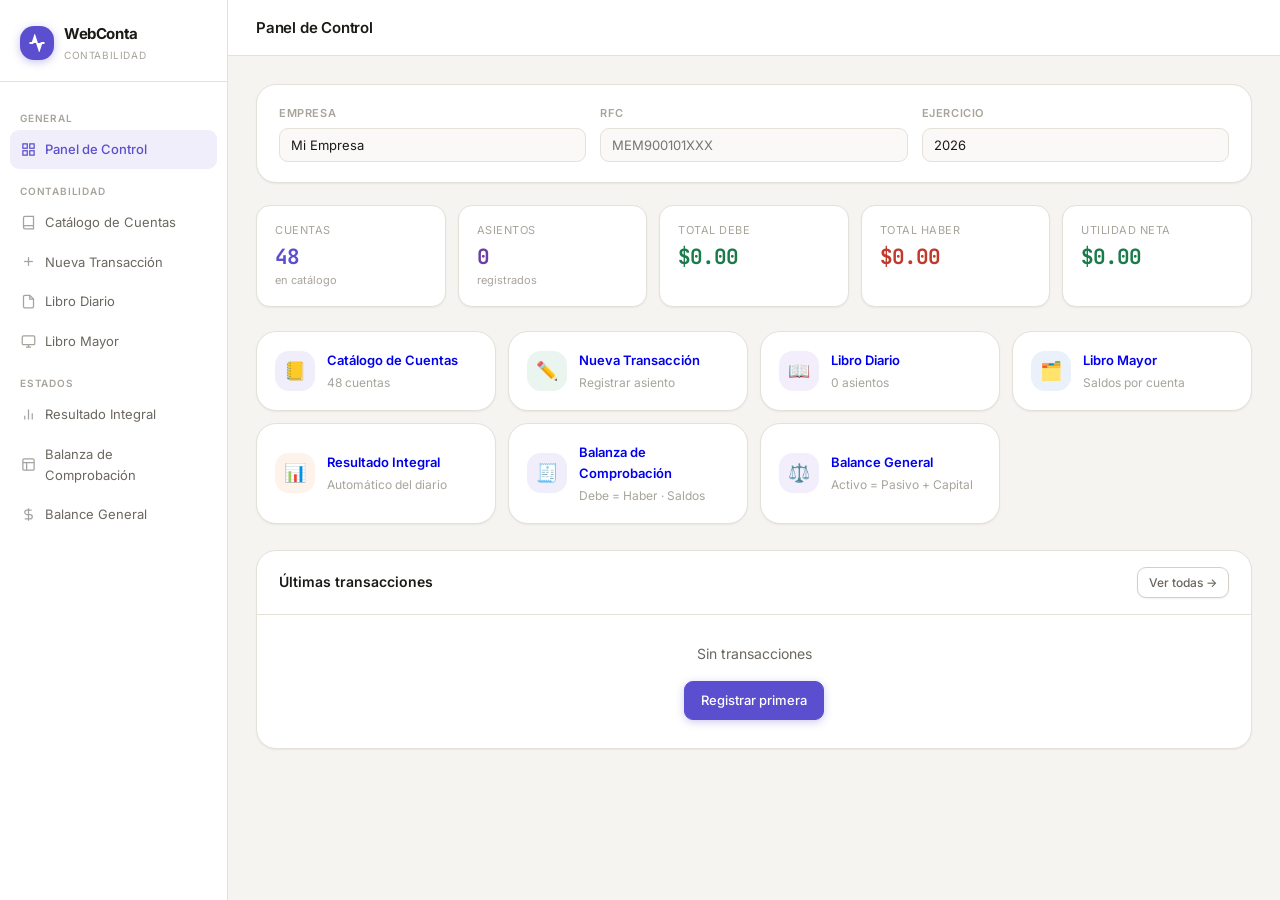
==== commit 5c5a38c4: "Add files via upload" ====
--- a/index.html
+++ b/index.html
@@ -25,6 +25,7 @@
       <a href="diario.html"         class="card" style="text-decoration:none;padding:18px;display:flex;align-items:center;gap:12px;"><div style="width:40px;height:40px;background:var(--purple-bg);border-radius:var(--r-lg);display:flex;align-items:center;justify-content:center;flex-shrink:0;font-size:18px;">📖</div><div><div style="font-weight:600;font-size:13px;margin-bottom:2px;">Libro Diario</div><div class="text3" style="font-size:12px;" id="qs-asientos">cargando...</div></div></a>
       <a href="mayor.html"          class="card" style="text-decoration:none;padding:18px;display:flex;align-items:center;gap:12px;"><div style="width:40px;height:40px;background:var(--blue-bg);border-radius:var(--r-lg);display:flex;align-items:center;justify-content:center;flex-shrink:0;font-size:18px;">🗂️</div><div><div style="font-weight:600;font-size:13px;margin-bottom:2px;">Libro Mayor</div><div class="text3" style="font-size:12px;">Saldos por cuenta</div></div></a>
       <a href="estados.html"        class="card" style="text-decoration:none;padding:18px;display:flex;align-items:center;gap:12px;"><div style="width:40px;height:40px;background:var(--orange-bg);border-radius:var(--r-lg);display:flex;align-items:center;justify-content:center;flex-shrink:0;font-size:18px;">📊</div><div><div style="font-weight:600;font-size:13px;margin-bottom:2px;">Resultado Integral</div><div class="text3" style="font-size:12px;">Automático del diario</div></div></a>
+      <a href="balanza.html"        class="card" style="text-decoration:none;padding:18px;display:flex;align-items:center;gap:12px;"><div style="width:40px;height:40px;background:var(--accent-bg);border-radius:var(--r-lg);display:flex;align-items:center;justify-content:center;flex-shrink:0;font-size:18px;">🧾</div><div><div style="font-weight:600;font-size:13px;margin-bottom:2px;">Balanza de Comprobación</div><div class="text3" style="font-size:12px;">Debe = Haber · Saldos</div></div></a>
       <a href="balance.html"        class="card" style="text-decoration:none;padding:18px;display:flex;align-items:center;gap:12px;"><div style="width:40px;height:40px;background:var(--capital-bg);border-radius:var(--r-lg);display:flex;align-items:center;justify-content:center;flex-shrink:0;font-size:18px;">⚖️</div><div><div style="font-weight:600;font-size:13px;margin-bottom:2px;">Balance General</div><div class="text3" style="font-size:12px;">Activo = Pasivo + Capital</div></div></a>
     </div>
 
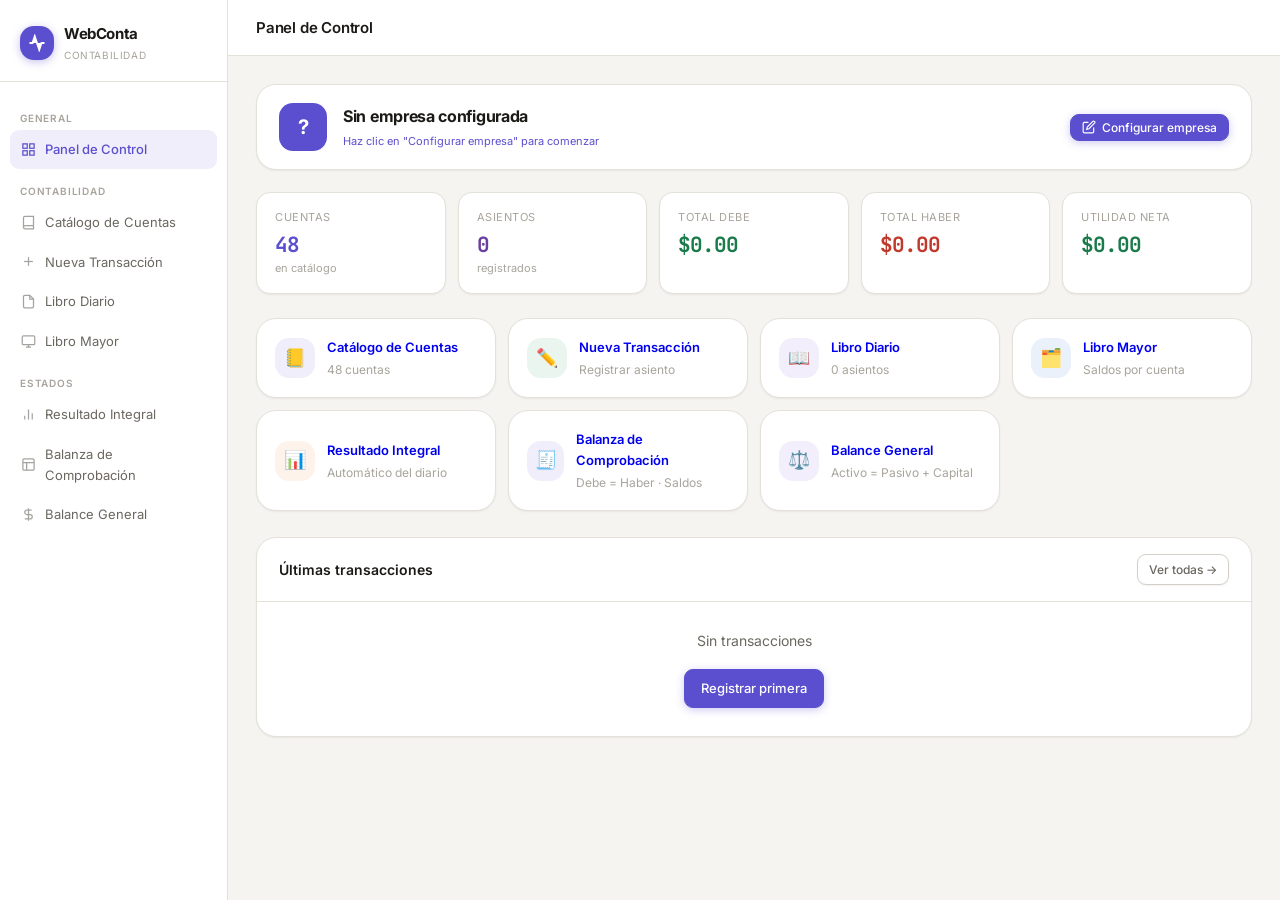
==== commit 71583cab: "Add files via upload" ====
--- a/index.html
+++ b/index.html
@@ -4,6 +4,26 @@
   <meta charset="UTF-8"/><meta name="viewport" content="width=device-width,initial-scale=1.0"/>
   <title>WebConta — Panel de Control</title>
   <link rel="stylesheet" href="styles.css"/>
+  <style>
+    .empresa-banner {
+      background:var(--surface); border:1px solid var(--border);
+      border-radius:var(--r-xl); padding:18px 22px; margin-bottom:22px;
+      display:flex; align-items:center; justify-content:space-between;
+      gap:16px; box-shadow:var(--shadow-xs); flex-wrap:wrap;
+    }
+    .empresa-info { display:flex; align-items:center; gap:16px; flex-wrap:wrap; }
+    .empresa-avatar {
+      width:48px; height:48px; border-radius:var(--r-lg);
+      background:var(--accent); display:flex; align-items:center;
+      justify-content:center; font-size:20px; font-weight:700;
+      color:#fff; flex-shrink:0; letter-spacing:-1px;
+    }
+    .empresa-nombre { font-size:16px; font-weight:700; letter-spacing:-.3px; }
+    .empresa-meta   { display:flex; gap:14px; flex-wrap:wrap; margin-top:3px; }
+    .empresa-chip   { font-size:11px; color:var(--text3); display:flex; align-items:center; gap:4px; }
+    .empresa-chip svg { width:12px; height:12px; }
+    .empresa-sin    { color:var(--text3); font-size:14px; }
+  </style>
 </head>
 <body>
 <div id="sidebar-root"></div>
@@ -11,22 +31,31 @@
   <div id="topbar-root"></div>
   <div class="page-body">
 
-    <div class="company-section">
-      <div><label>Empresa</label><input id="co-nombre" placeholder="Mi Empresa S.A. de C.V."/></div>
-      <div><label>RFC</label><input id="co-rfc" placeholder="MEM900101XXX"/></div>
-      <div><label>Ejercicio</label><input id="co-ejercicio" placeholder="2024"/></div>
+    <!-- Banner empresa -->
+    <div class="empresa-banner" id="empresa-banner">
+      <div class="empresa-info" id="empresa-info">
+        <div class="empresa-avatar" id="emp-avatar">?</div>
+        <div>
+          <div class="empresa-nombre" id="emp-nombre-display">Sin empresa configurada</div>
+          <div class="empresa-meta" id="emp-meta"></div>
+        </div>
+      </div>
+      <button class="btn btn-primary btn-sm" onclick="openEmpresaModal()">
+        <svg viewBox="0 0 24 24" fill="none" stroke="currentColor" stroke-width="2" width="13" height="13"><path d="M11 4H4a2 2 0 0 0-2 2v14a2 2 0 0 0 2 2h14a2 2 0 0 0 2-2v-7"/><path d="M18.5 2.5a2.121 2.121 0 0 1 3 3L12 15l-4 1 1-4 9.5-9.5z"/></svg>
+        Configurar empresa
+      </button>
     </div>
 
     <div class="stats-grid" id="stats-grid"></div>
 
     <div style="display:grid;grid-template-columns:repeat(auto-fit,minmax(200px,1fr));gap:12px;margin-bottom:26px;">
-      <a href="catalogo.html"       class="card" style="text-decoration:none;padding:18px;display:flex;align-items:center;gap:12px;"><div style="width:40px;height:40px;background:var(--accent-bg);border-radius:var(--r-lg);display:flex;align-items:center;justify-content:center;flex-shrink:0;font-size:18px;">📒</div><div><div style="font-weight:600;font-size:13px;margin-bottom:2px;">Catálogo de Cuentas</div><div class="text3" style="font-size:12px;" id="qs-cuentas">cargando...</div></div></a>
-      <a href="transacciones.html"  class="card" style="text-decoration:none;padding:18px;display:flex;align-items:center;gap:12px;"><div style="width:40px;height:40px;background:var(--green-bg);border-radius:var(--r-lg);display:flex;align-items:center;justify-content:center;flex-shrink:0;font-size:18px;">✏️</div><div><div style="font-weight:600;font-size:13px;margin-bottom:2px;">Nueva Transacción</div><div class="text3" style="font-size:12px;">Registrar asiento</div></div></a>
-      <a href="diario.html"         class="card" style="text-decoration:none;padding:18px;display:flex;align-items:center;gap:12px;"><div style="width:40px;height:40px;background:var(--purple-bg);border-radius:var(--r-lg);display:flex;align-items:center;justify-content:center;flex-shrink:0;font-size:18px;">📖</div><div><div style="font-weight:600;font-size:13px;margin-bottom:2px;">Libro Diario</div><div class="text3" style="font-size:12px;" id="qs-asientos">cargando...</div></div></a>
-      <a href="mayor.html"          class="card" style="text-decoration:none;padding:18px;display:flex;align-items:center;gap:12px;"><div style="width:40px;height:40px;background:var(--blue-bg);border-radius:var(--r-lg);display:flex;align-items:center;justify-content:center;flex-shrink:0;font-size:18px;">🗂️</div><div><div style="font-weight:600;font-size:13px;margin-bottom:2px;">Libro Mayor</div><div class="text3" style="font-size:12px;">Saldos por cuenta</div></div></a>
-      <a href="estados.html"        class="card" style="text-decoration:none;padding:18px;display:flex;align-items:center;gap:12px;"><div style="width:40px;height:40px;background:var(--orange-bg);border-radius:var(--r-lg);display:flex;align-items:center;justify-content:center;flex-shrink:0;font-size:18px;">📊</div><div><div style="font-weight:600;font-size:13px;margin-bottom:2px;">Resultado Integral</div><div class="text3" style="font-size:12px;">Automático del diario</div></div></a>
-      <a href="balanza.html"        class="card" style="text-decoration:none;padding:18px;display:flex;align-items:center;gap:12px;"><div style="width:40px;height:40px;background:var(--accent-bg);border-radius:var(--r-lg);display:flex;align-items:center;justify-content:center;flex-shrink:0;font-size:18px;">🧾</div><div><div style="font-weight:600;font-size:13px;margin-bottom:2px;">Balanza de Comprobación</div><div class="text3" style="font-size:12px;">Debe = Haber · Saldos</div></div></a>
-      <a href="balance.html"        class="card" style="text-decoration:none;padding:18px;display:flex;align-items:center;gap:12px;"><div style="width:40px;height:40px;background:var(--capital-bg);border-radius:var(--r-lg);display:flex;align-items:center;justify-content:center;flex-shrink:0;font-size:18px;">⚖️</div><div><div style="font-weight:600;font-size:13px;margin-bottom:2px;">Balance General</div><div class="text3" style="font-size:12px;">Activo = Pasivo + Capital</div></div></a>
+      <a href="catalogo.html"   class="card" style="text-decoration:none;padding:18px;display:flex;align-items:center;gap:12px;"><div style="width:40px;height:40px;background:var(--accent-bg);border-radius:var(--r-lg);display:flex;align-items:center;justify-content:center;font-size:18px;">📒</div><div><div style="font-weight:600;font-size:13px;margin-bottom:2px;">Catálogo de Cuentas</div><div class="text3" style="font-size:12px;" id="qs-cuentas">cargando...</div></div></a>
+      <a href="transacciones.html" class="card" style="text-decoration:none;padding:18px;display:flex;align-items:center;gap:12px;"><div style="width:40px;height:40px;background:var(--green-bg);border-radius:var(--r-lg);display:flex;align-items:center;justify-content:center;font-size:18px;">✏️</div><div><div style="font-weight:600;font-size:13px;margin-bottom:2px;">Nueva Transacción</div><div class="text3" style="font-size:12px;">Registrar asiento</div></div></a>
+      <a href="diario.html"     class="card" style="text-decoration:none;padding:18px;display:flex;align-items:center;gap:12px;"><div style="width:40px;height:40px;background:var(--purple-bg);border-radius:var(--r-lg);display:flex;align-items:center;justify-content:center;font-size:18px;">📖</div><div><div style="font-weight:600;font-size:13px;margin-bottom:2px;">Libro Diario</div><div class="text3" style="font-size:12px;" id="qs-asientos">cargando...</div></div></a>
+      <a href="mayor.html"      class="card" style="text-decoration:none;padding:18px;display:flex;align-items:center;gap:12px;"><div style="width:40px;height:40px;background:var(--blue-bg);border-radius:var(--r-lg);display:flex;align-items:center;justify-content:center;font-size:18px;">🗂️</div><div><div style="font-weight:600;font-size:13px;margin-bottom:2px;">Libro Mayor</div><div class="text3" style="font-size:12px;">Saldos por cuenta</div></div></a>
+      <a href="estados.html"    class="card" style="text-decoration:none;padding:18px;display:flex;align-items:center;gap:12px;"><div style="width:40px;height:40px;background:var(--orange-bg);border-radius:var(--r-lg);display:flex;align-items:center;justify-content:center;font-size:18px;">📊</div><div><div style="font-weight:600;font-size:13px;margin-bottom:2px;">Resultado Integral</div><div class="text3" style="font-size:12px;">Automático del diario</div></div></a>
+      <a href="balanza.html"    class="card" style="text-decoration:none;padding:18px;display:flex;align-items:center;gap:12px;"><div style="width:40px;height:40px;background:var(--accent-bg);border-radius:var(--r-lg);display:flex;align-items:center;justify-content:center;font-size:18px;">🧾</div><div><div style="font-weight:600;font-size:13px;margin-bottom:2px;">Balanza de Comprobación</div><div class="text3" style="font-size:12px;">Debe = Haber · Saldos</div></div></a>
+      <a href="balance.html"    class="card" style="text-decoration:none;padding:18px;display:flex;align-items:center;gap:12px;"><div style="width:40px;height:40px;background:var(--capital-bg);border-radius:var(--r-lg);display:flex;align-items:center;justify-content:center;font-size:18px;">⚖️</div><div><div style="font-weight:600;font-size:13px;margin-bottom:2px;">Balance General</div><div class="text3" style="font-size:12px;">Activo = Pasivo + Capital</div></div></a>
     </div>
 
     <div class="card">
@@ -36,52 +65,172 @@
 
   </div>
 </div>
+
+<!-- ══ MODAL EMPRESA ══ -->
+<div class="modal-overlay" id="modal-empresa">
+  <div class="modal" style="max-width:540px;">
+    <div class="modal-header">
+      <span class="modal-title">Datos de la empresa</span>
+      <button class="btn btn-icon del" onclick="closeModal('modal-empresa')">
+        <svg viewBox="0 0 24 24" fill="none" stroke="currentColor" stroke-width="2"><line x1="18" y1="6" x2="6" y2="18"/><line x1="6" y1="6" x2="18" y2="18"/></svg>
+      </button>
+    </div>
+    <div class="modal-body">
+      <div class="form-group">
+        <label>Nombre / Razón Social *</label>
+        <input id="emp-razon" type="text" placeholder="Ej. Comercial Reyes S.A. de C.V."/>
+      </div>
+      <div class="form-row">
+        <div class="form-group">
+          <label>RFC *</label>
+          <input id="emp-rfc" type="text" placeholder="Ej. CRE900101XXX" style="text-transform:uppercase;"/>
+        </div>
+        <div class="form-group">
+          <label>Ejercicio fiscal</label>
+          <input id="emp-ejercicio" type="number" placeholder="2024"/>
+        </div>
+      </div>
+      <div class="form-group">
+        <label>Período del estado</label>
+        <div class="form-row">
+          <input id="emp-periodo-ini" type="date"/>
+          <input id="emp-periodo-fin" type="date"/>
+        </div>
+      </div>
+      <div class="form-group">
+        <label>Dirección</label>
+        <input id="emp-calle" type="text" placeholder="Calle y número"/>
+      </div>
+      <div class="form-row cols-3">
+        <div class="form-group">
+          <label>Colonia</label>
+          <input id="emp-colonia" type="text" placeholder="Colonia"/>
+        </div>
+        <div class="form-group">
+          <label>Ciudad</label>
+          <input id="emp-ciudad" type="text" placeholder="Ciudad"/>
+        </div>
+        <div class="form-group">
+          <label>C.P.</label>
+          <input id="emp-cp" type="text" placeholder="00000"/>
+        </div>
+      </div>
+      <div class="form-row">
+        <div class="form-group">
+          <label>Estado</label>
+          <input id="emp-estado" type="text" placeholder="Ej. Puebla"/>
+        </div>
+        <div class="form-group">
+          <label>País</label>
+          <input id="emp-pais" type="text" placeholder="México"/>
+        </div>
+      </div>
+    </div>
+    <div class="modal-footer">
+      <button class="btn" onclick="closeModal('modal-empresa')">Cancelar</button>
+      <button class="btn btn-primary" onclick="guardarEmpresa()">Guardar empresa</button>
+    </div>
+  </div>
+</div>
+
 <script src="shared.js"></script>
 <script>
   document.getElementById('sidebar-root').innerHTML = renderSidebar();
   document.getElementById('topbar-root').innerHTML  = renderTopbar('Panel de Control');
 
-  function saveEmpresa(){
-    DB.saveEmpresa({ nombre:document.getElementById('co-nombre').value, rfc:document.getElementById('co-rfc').value.toUpperCase(), ejercicio:document.getElementById('co-ejercicio').value });
-  }
-  ['co-nombre','co-rfc','co-ejercicio'].forEach(id=>document.getElementById(id).addEventListener('input',saveEmpresa));
+  function openModal(id)  { document.getElementById(id).classList.add('open'); }
+  function closeModal(id) { document.getElementById(id).classList.remove('open'); }
+  document.querySelectorAll('.modal-overlay').forEach(o=>o.addEventListener('click',e=>{ if(e.target===o) o.classList.remove('open'); }));
+
+  function openEmpresaModal(){
+    var e = DB.getEmpresa();
+    document.getElementById('emp-razon').value       = e.razon||'';
+    document.getElementById('emp-rfc').value         = e.rfc||'';
+    document.getElementById('emp-ejercicio').value   = e.ejercicio||'';
+    document.getElementById('emp-periodo-ini').value = e.periodoIni||'';
+    document.getElementById('emp-periodo-fin').value = e.periodoFin||'';
+    document.getElementById('emp-calle').value       = e.calle||'';
+    document.getElementById('emp-colonia').value     = e.colonia||'';
+    document.getElementById('emp-ciudad').value      = e.ciudad||'';
+    document.getElementById('emp-cp').value          = e.cp||'';
+    document.getElementById('emp-estado').value      = e.estado||'';
+    document.getElementById('emp-pais').value        = e.pais||'México';
+    openModal('modal-empresa');
+  }
+
+  function guardarEmpresa(){
+    var data = {
+      razon:      document.getElementById('emp-razon').value.trim(),
+      rfc:        document.getElementById('emp-rfc').value.trim().toUpperCase(),
+      ejercicio:  document.getElementById('emp-ejercicio').value.trim(),
+      periodoIni: document.getElementById('emp-periodo-ini').value,
+      periodoFin: document.getElementById('emp-periodo-fin').value,
+      calle:      document.getElementById('emp-calle').value.trim(),
+      colonia:    document.getElementById('emp-colonia').value.trim(),
+      ciudad:     document.getElementById('emp-ciudad').value.trim(),
+      cp:         document.getElementById('emp-cp').value.trim(),
+      estado:     document.getElementById('emp-estado').value.trim(),
+      pais:       document.getElementById('emp-pais').value.trim()||'México',
+    };
+    if(!data.razon){ showToast('El nombre/razón social es obligatorio','error'); return; }
+    DB.saveEmpresa(data);
+    closeModal('modal-empresa');
+    renderEmpresaBanner();
+    showToast('Empresa guardada ✓','success');
+  }
+
+  function renderEmpresaBanner(){
+    var e = DB.getEmpresa();
+    if(!e.razon){
+      document.getElementById('emp-avatar').textContent = '?';
+      document.getElementById('emp-nombre-display').textContent = 'Sin empresa configurada';
+      document.getElementById('emp-meta').innerHTML = '<span class="empresa-chip" style="color:var(--accent);">Haz clic en "Configurar empresa" para comenzar</span>';
+      return;
+    }
+    // Avatar: iniciales
+    var iniciales = e.razon.split(' ').slice(0,2).map(function(w){ return w[0]; }).join('').toUpperCase();
+    document.getElementById('emp-avatar').textContent = iniciales;
+    document.getElementById('emp-nombre-display').textContent = e.razon;
+    var meta = [];
+    if(e.rfc)       meta.push('<span class="empresa-chip"><svg viewBox="0 0 24 24" fill="none" stroke="currentColor" stroke-width="2"><rect x="2" y="5" width="20" height="14" rx="2"/><line x1="2" y1="10" x2="22" y2="10"/></svg>'+e.rfc+'</span>');
+    if(e.ejercicio) meta.push('<span class="empresa-chip"><svg viewBox="0 0 24 24" fill="none" stroke="currentColor" stroke-width="2"><rect x="3" y="4" width="18" height="18" rx="2"/><line x1="16" y1="2" x2="16" y2="6"/><line x1="8" y1="2" x2="8" y2="6"/><line x1="3" y1="10" x2="21" y2="10"/></svg>Ejercicio '+e.ejercicio+'</span>');
+    if(e.ciudad)    meta.push('<span class="empresa-chip"><svg viewBox="0 0 24 24" fill="none" stroke="currentColor" stroke-width="2"><path d="M21 10c0 7-9 13-9 13s-9-6-9-13a9 9 0 0 1 18 0z"/><circle cx="12" cy="10" r="3"/></svg>'+e.ciudad+(e.estado?', '+e.estado:'')+'</span>');
+    if(e.periodoIni && e.periodoFin) meta.push('<span class="empresa-chip">📅 '+fmtFecha(e.periodoIni)+' al '+fmtFecha(e.periodoFin)+'</span>');
+    document.getElementById('emp-meta').innerHTML = meta.join('');
+  }
 
   function load(){
-    const e=DB.getEmpresa();
-    document.getElementById('co-nombre').value    = e.nombre||'';
-    document.getElementById('co-rfc').value       = e.rfc||'';
-    document.getElementById('co-ejercicio').value = e.ejercicio||'';
-
-    const cuentas=DB.getCuentas(), asientos=DB.getAsientos();
-    const S=DB.getSaldosCuentas(asientos);
-    const tD=asientos.reduce((s,a)=>s+a.movimientos.filter(m=>m.tipo==='DEBE').reduce((ss,m)=>ss+(parseFloat(m.monto)||0),0),0);
-    const tH=asientos.reduce((s,a)=>s+a.movimientos.filter(m=>m.tipo==='HABER').reduce((ss,m)=>ss+(parseFloat(m.monto)||0),0),0);
-    const utilNeta = Object.values(S).filter(c=>c.tipo==='INGRESO').reduce((s,c)=>s+c.saldo,0)
-                   - Object.values(S).filter(c=>c.tipo==='GASTO').reduce((s,c)=>s+c.saldo,0);
-
-    document.getElementById('stats-grid').innerHTML = `
-      <div class="stat-card"><div class="s-label">Cuentas</div><div class="s-value" style="color:var(--accent);">${cuentas.length}</div><div class="s-sub">en catálogo</div></div>
-      <div class="stat-card"><div class="s-label">Asientos</div><div class="s-value" style="color:var(--purple);">${asientos.length}</div><div class="s-sub">registrados</div></div>
-      <div class="stat-card"><div class="s-label">Total Debe</div><div class="s-value pos">${fmt(tD)}</div></div>
-      <div class="stat-card"><div class="s-label">Total Haber</div><div class="s-value neg">${fmt(tH)}</div></div>
-      <div class="stat-card"><div class="s-label">Utilidad neta</div><div class="s-value ${utilNeta>=0?'pos':'neg'}">${fmt(utilNeta)}</div></div>
-    `;
+    renderEmpresaBanner();
+    var cuentas=DB.getCuentas(), asientos=DB.getAsientos();
+    var S=DB.getSaldosCuentas(asientos);
+    var tD=asientos.reduce(function(s,a){ return s+a.movimientos.filter(function(m){ return m.tipo==='DEBE'; }).reduce(function(ss,m){ return ss+(parseFloat(m.monto)||0); },0); },0);
+    var tH=asientos.reduce(function(s,a){ return s+a.movimientos.filter(function(m){ return m.tipo==='HABER'; }).reduce(function(ss,m){ return ss+(parseFloat(m.monto)||0); },0); },0);
+    var utilNeta = Object.values(S).filter(function(c){ return c.tipo==='INGRESO'; }).reduce(function(s,c){ return s+c.saldo; },0)
+                 - Object.values(S).filter(function(c){ return c.tipo==='GASTO'; }).reduce(function(s,c){ return s+c.saldo; },0);
+
+    document.getElementById('stats-grid').innerHTML =
+      '<div class="stat-card"><div class="s-label">Cuentas</div><div class="s-value" style="color:var(--accent);">'+cuentas.length+'</div><div class="s-sub">en catálogo</div></div>'+
+      '<div class="stat-card"><div class="s-label">Asientos</div><div class="s-value" style="color:var(--purple);">'+asientos.length+'</div><div class="s-sub">registrados</div></div>'+
+      '<div class="stat-card"><div class="s-label">Total Debe</div><div class="s-value pos">'+fmt(tD)+'</div></div>'+
+      '<div class="stat-card"><div class="s-label">Total Haber</div><div class="s-value neg">'+fmt(tH)+'</div></div>'+
+      '<div class="stat-card"><div class="s-label">Utilidad neta</div><div class="s-value '+(utilNeta>=0?'pos':'neg')+'">'+fmt(utilNeta)+'</div></div>';
+
     document.getElementById('qs-cuentas').textContent  = cuentas.length+' cuentas';
     document.getElementById('qs-asientos').textContent = asientos.length+' asientos';
 
-    const ul=document.getElementById('ultimas-list');
-    const rec=asientos.slice(0,6);
-    if(!rec.length){ ul.innerHTML=`<div class="empty-state" style="padding:28px;"><p>Sin transacciones</p><a href="transacciones.html" class="btn btn-primary">Registrar primera</a></div>`; return; }
-    ul.innerHTML = rec.map(a=>{
-      const tot=a.movimientos.filter(m=>m.tipo==='DEBE').reduce((s,m)=>s+(parseFloat(m.monto)||0),0);
-      return `<div style="display:flex;align-items:center;justify-content:space-between;padding:11px 22px;border-bottom:1px solid var(--border);gap:12px;">
-        <span style="font-family:'JetBrains Mono',monospace;font-size:11px;color:var(--accent);background:var(--accent-bg);padding:2px 7px;border-radius:4px;flex-shrink:0;">${a.id}</span>
-        <span style="flex:1;font-size:13px;font-weight:500;white-space:nowrap;overflow:hidden;text-overflow:ellipsis;">${a.descripcion}</span>
-        <span style="font-size:11px;color:var(--text3);flex-shrink:0;">${fmtFecha(a.fecha)}</span>
-        <span class="badge badge-info mono" style="flex-shrink:0;">${fmt(tot)}</span>
-      </div>`;
+    var ul=document.getElementById('ultimas-list'), rec=asientos.slice(0,6);
+    if(!rec.length){ ul.innerHTML='<div class="empty-state" style="padding:28px;"><p>Sin transacciones</p><a href="transacciones.html" class="btn btn-primary">Registrar primera</a></div>'; return; }
+    ul.innerHTML = rec.map(function(a){
+      var tot=a.movimientos.filter(function(m){ return m.tipo==='DEBE'; }).reduce(function(s,m){ return s+(parseFloat(m.monto)||0); },0);
+      return '<div style="display:flex;align-items:center;justify-content:space-between;padding:11px 22px;border-bottom:1px solid var(--border);gap:12px;">'
+        +'<span style="font-family:JetBrains Mono,monospace;font-size:11px;color:var(--accent);background:var(--accent-bg);padding:2px 7px;border-radius:4px;flex-shrink:0;">'+a.id+'</span>'
+        +'<span style="flex:1;font-size:13px;font-weight:500;white-space:nowrap;overflow:hidden;text-overflow:ellipsis;">'+a.descripcion+'</span>'
+        +'<span style="font-size:11px;color:var(--text3);flex-shrink:0;">'+fmtFecha(a.fecha)+'</span>'
+        +'<span class="badge badge-info mono" style="flex-shrink:0;">'+fmt(tot)+'</span>'
+        +'</div>';
     }).join('');
   }
+
   load();
 </script>
 </body>
